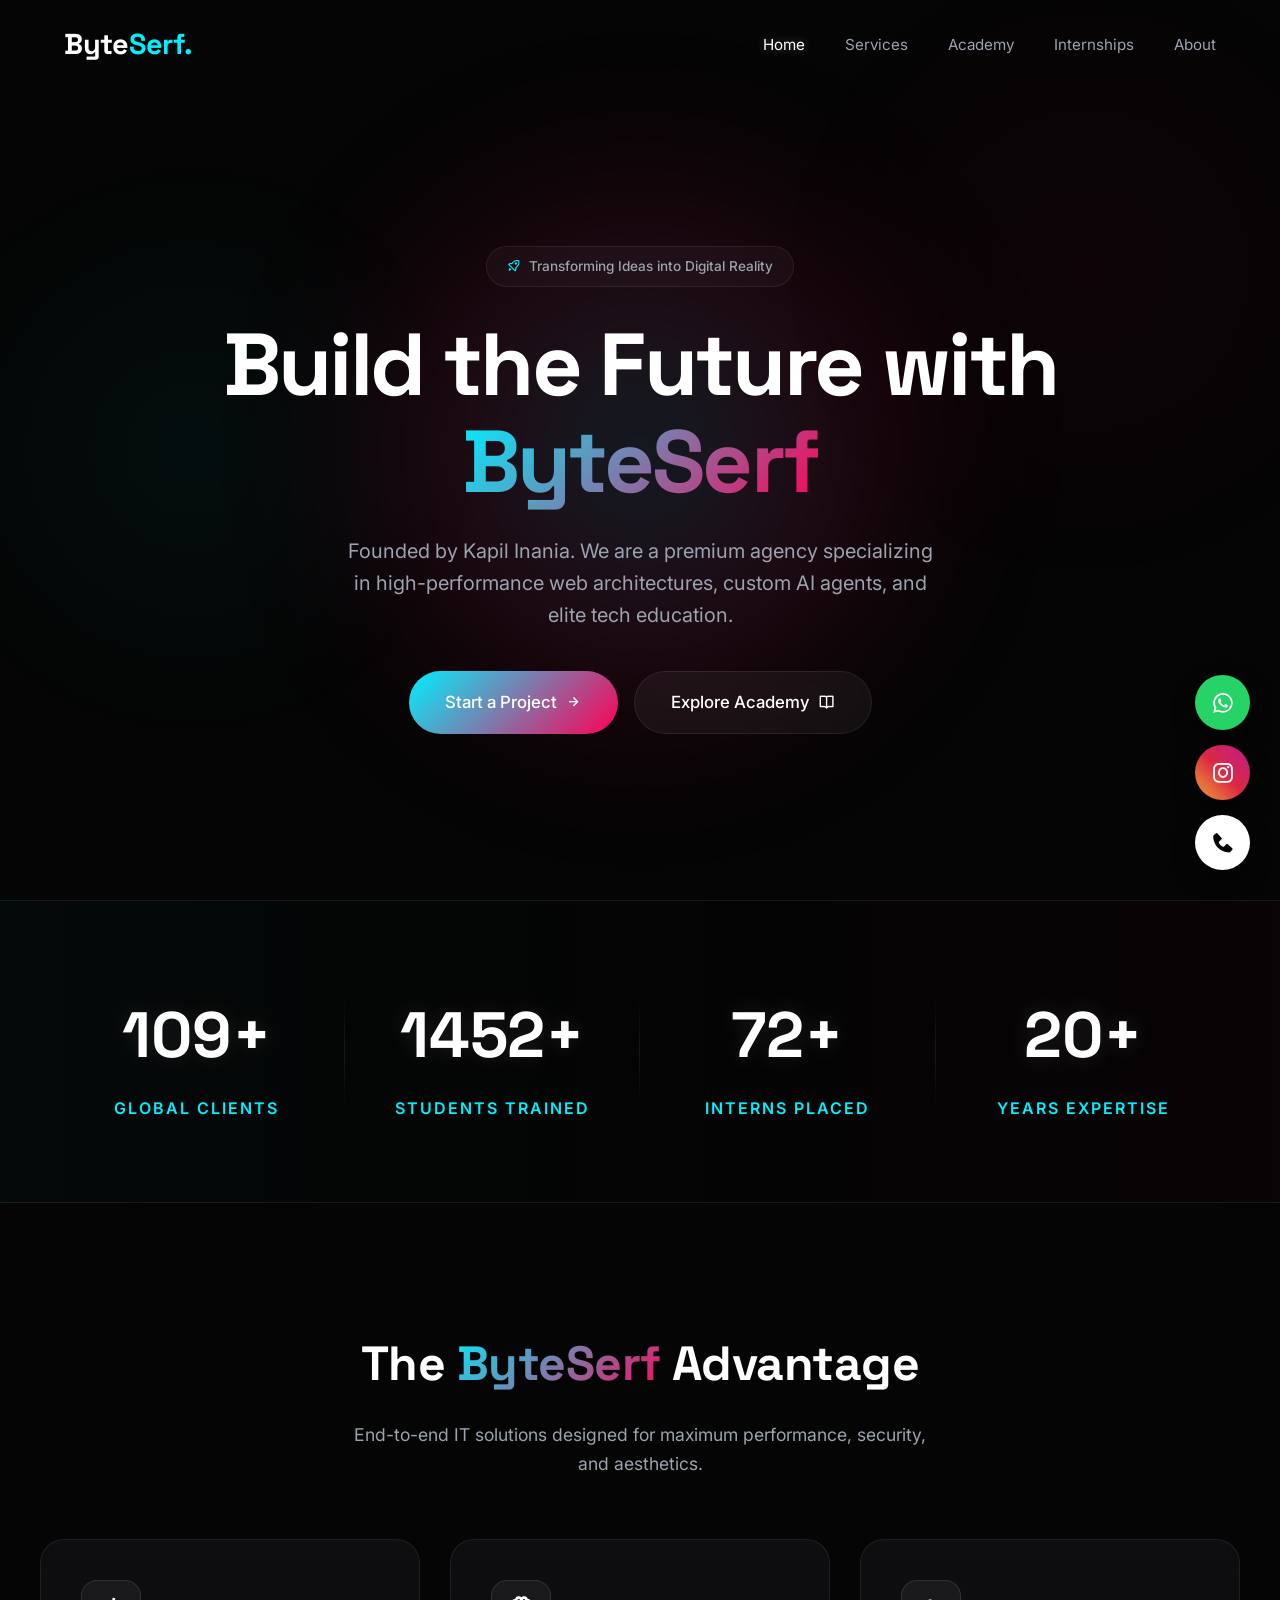
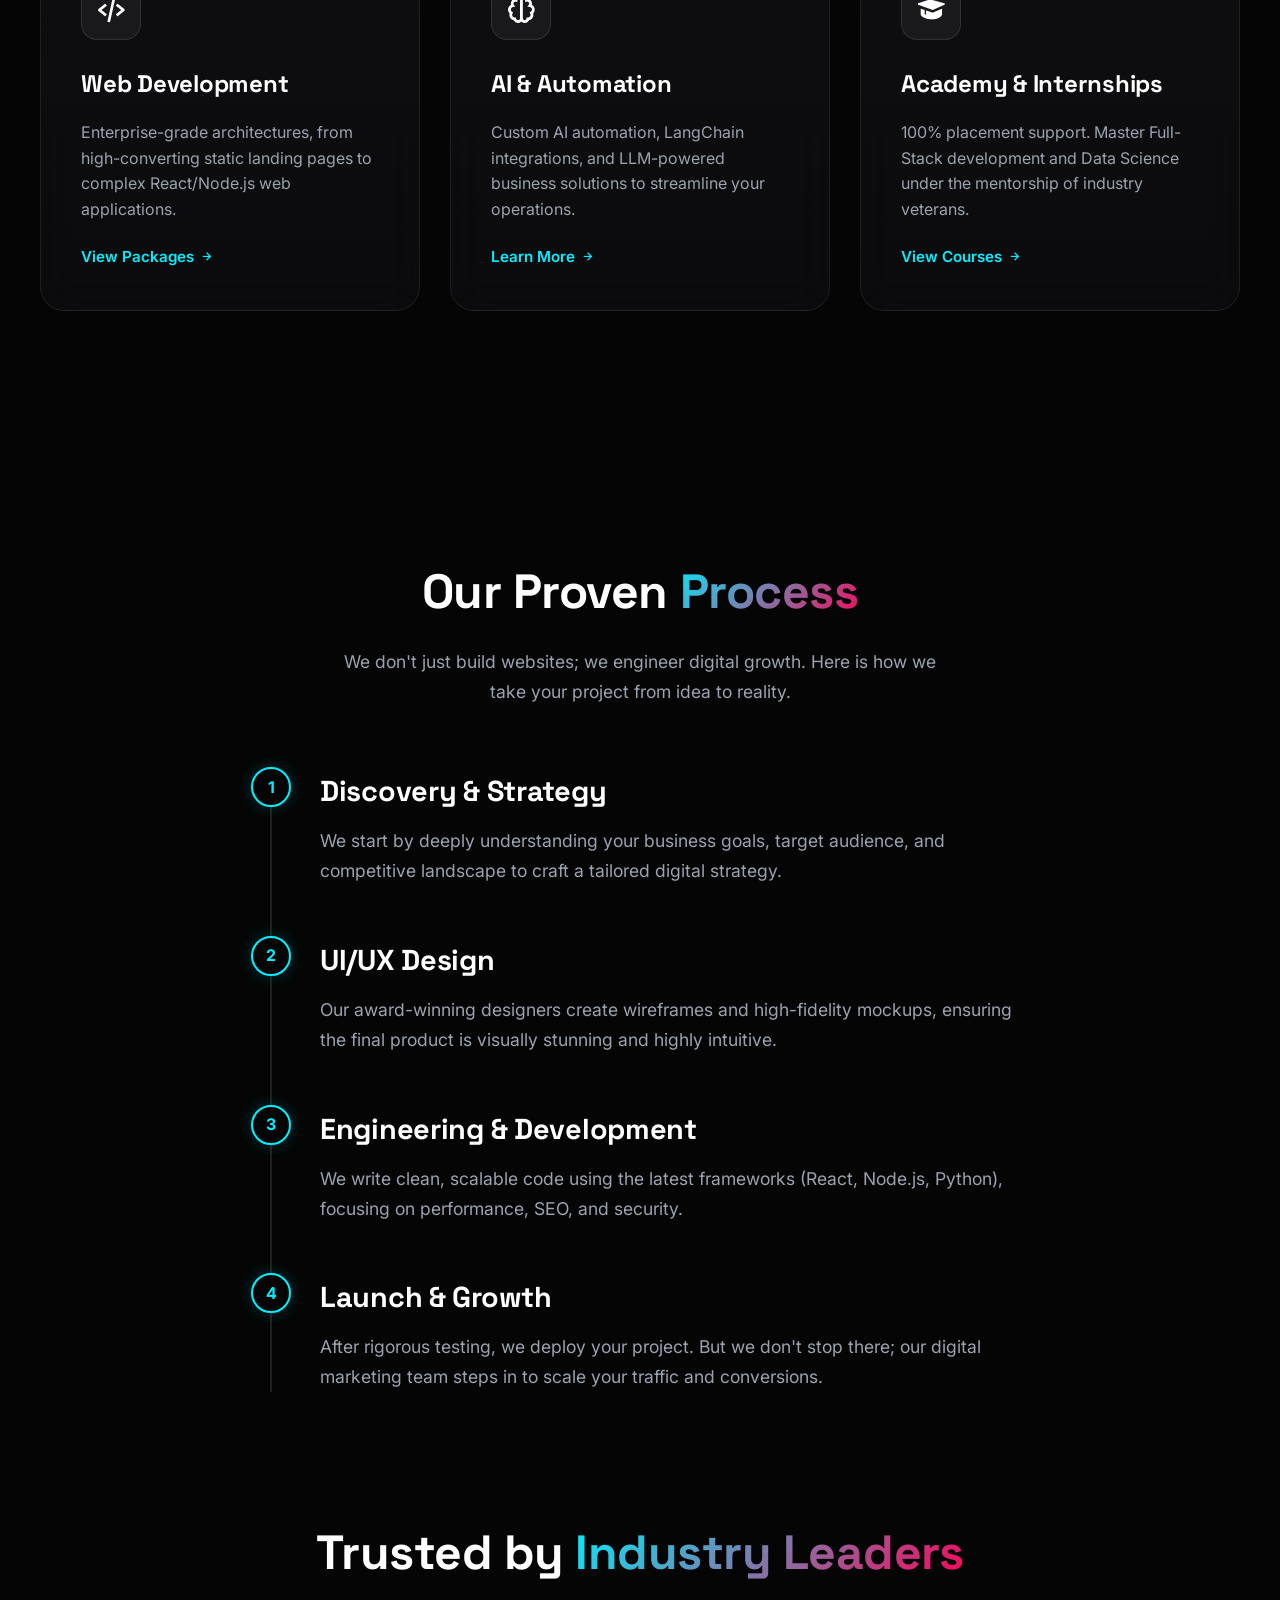
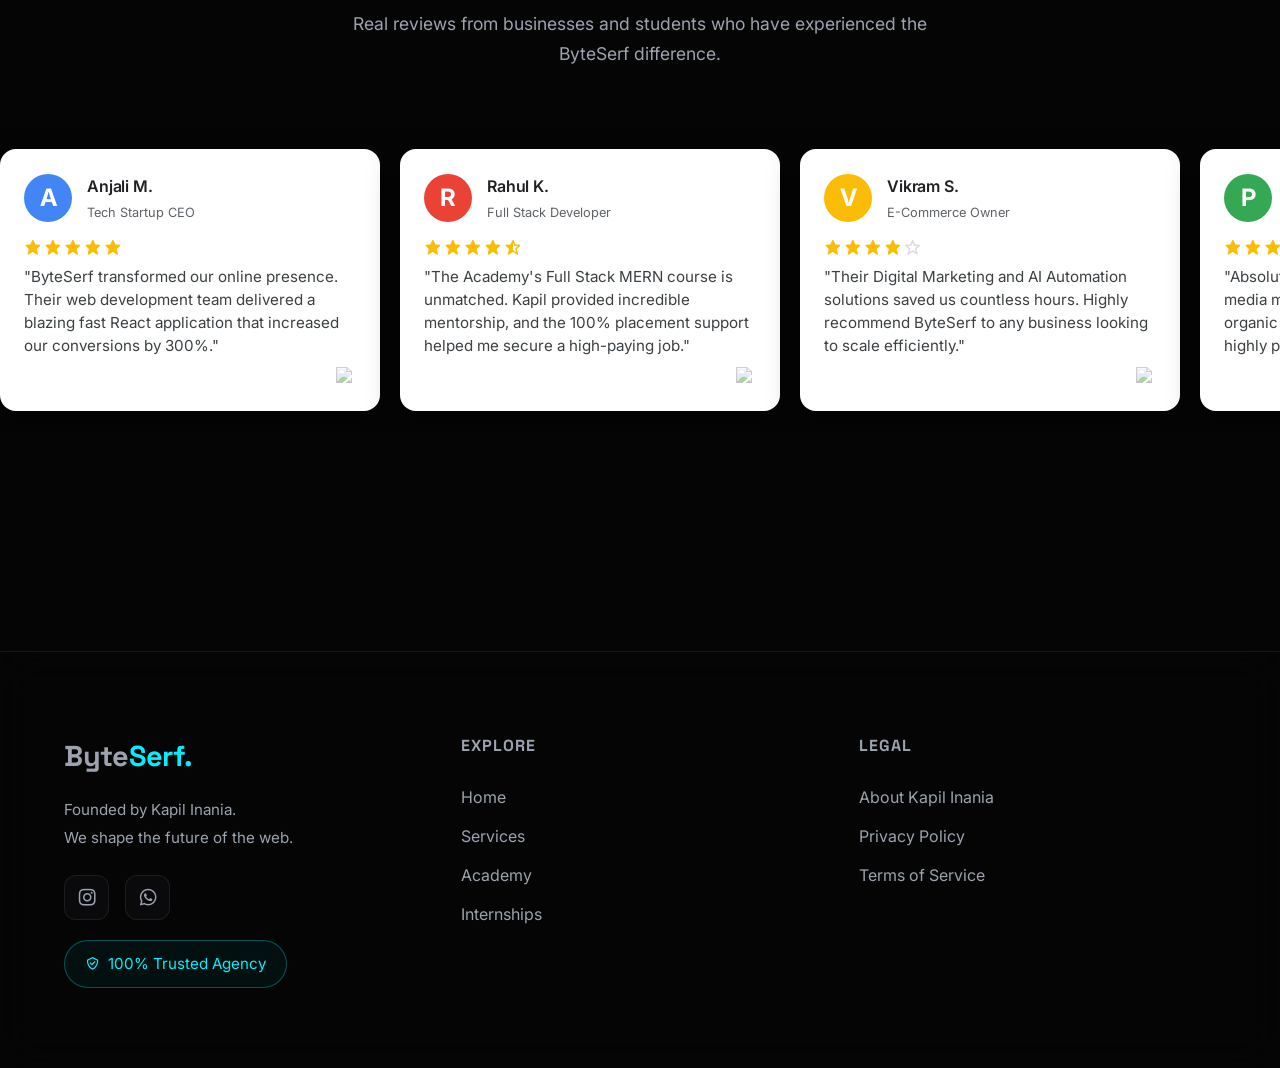
==== index.html @ 3dcee9dc "fixed model not open" ====
<!DOCTYPE html>
<html lang="en">
<head>
    <meta charset="UTF-8">
    <meta name="viewport" content="width=device-width, initial-scale=1.0">
    <!-- SEO Meta Tags -->
    <title>ByteSerf | Premium Web & AI Solutions Agency</title>
    <meta name="description" content="ByteSerf is a premium agency founded by Kapil Inania, specializing in high-performance web architectures, custom AI agents, and elite tech education.">
    <meta name="keywords" content="Web Development Agency, AI Consulting, IT Academy, Full Stack Development, React Developer, SEO Agency, ByteSerf, Kapil Inania">
    <meta name="author" content="Kapil Inania">
    
    <!-- Open Graph & Social Media -->
    <meta property="og:title" content="ByteSerf | Premium Web & AI Solutions Agency">
    <meta property="og:description" content="ByteSerf specializes in high-performance web architectures, custom AI agents, and elite tech education.">
    <meta property="og:type" content="website">
    <meta property="og:url" content="https://www.byteserf.com/">
    
    <!-- Twitter Cards -->
    <meta name="twitter:card" content="summary_large_image">
    <meta name="twitter:title" content="ByteSerf | Premium Web & AI Solutions Agency">
    <meta name="twitter:description" content="ByteSerf specializes in high-performance web architectures, custom AI agents, and elite tech education.">
    
    <!-- Canonical URL -->
    <link rel="canonical" href="https://www.byteserf.com/">

    <!-- Advanced Schema Markup (JSON-LD) for Google Rich Snippets -->
    <script type="application/ld+json">
    {
      "@context": "https://schema.org",
      "@type": "Organization",
      "name": "ByteSerf",
      "url": "https://www.byteserf.com",
      "description": "Premium agency founded by Kapil Inania, specializing in high-performance web architectures and custom AI agents.",
      "founder": {
        "@type": "Person",
        "name": "Kapil Inania"
      },
      "contactPoint": {
        "@type": "ContactPoint",
        "telephone": "+91-9828522814",
        "contactType": "Customer Service",
        "areaServed": "Global",
        "availableLanguage": ["English", "Hindi"]
      },
      "sameAs": [
        "https://instagram.com/kapil_inaniya"
      ]
    }
    </script>

    <link href='https://unpkg.com/boxicons@2.1.4/css/boxicons.min.css' rel='stylesheet'>
    <link rel="stylesheet" href="style.css?v=2">
</head>
<body>
    <div class="ambient-bg"></div>

    <div class="floating-actions">
        <a href="https://wa.me/919828522814" target="_blank" class="float-btn wa-btn"><i class='bx bxl-whatsapp'></i></a>
        <a href="https://instagram.com/kapil_inaniya" target="_blank" class="float-btn ig-btn"><i class='bx bxl-instagram'></i></a>
        <a href="tel:+919828522814" class="float-btn call-btn"><i class='bx bxs-phone'></i></a>
    </div>

    <!-- Navbar -->
    <nav class="navbar">
        <div class="container nav-container">
            <a href="index.html" class="logo">Byte<span>Serf.</span></a>
            <ul class="nav-links">
                <li><a href="index.html" class="active">Home</a></li>
                <li><a href="services.html">Services</a></li>
                <li><a href="courses.html">Academy</a></li>
                <li><a href="internships.html">Internships</a></li>
                <li><a href="about.html">About</a></li>
            </ul>
            <button class="mobile-menu-btn"><i class='bx bx-menu'></i></button>
        </div>
    </nav>

    <!-- Stunning Modern Hero Section -->
    <section class="hero reveal">
        <div class="hero-glow-orb"></div>
        <div class="container hero-content">
            <div class="hero-badge"><i class='bx bx-rocket'></i> Transforming Ideas into Digital Reality</div>
            <h1 class="hero-title">Build the Future with <br><span class="gradient-text">ByteSerf</span></h1>
            <p class="hero-subtitle">Founded by Kapil Inania. We are a premium agency specializing in high-performance web architectures, custom AI agents, and elite tech education.</p>
            <div class="btn-group">
                <a href="services.html" class="btn btn-glow">Start a Project <i class='bx bx-right-arrow-alt'></i></a>
                <a href="courses.html" class="btn btn-outline">Explore Academy <i class='bx bx-book-open'></i></a>
            </div>
        </div>
    </section>

    <!-- Stunning Stats Strip -->
    <section class="stats-strip reveal">
        <div class="container stats-grid">
            <div class="stat-item">
                <div class="stat-number">109+</div>
                <div class="stat-label">Global Clients</div>
            </div>
            <div class="stat-item">
                <div class="stat-number">1452+</div>
                <div class="stat-label">Students Trained</div>
            </div>
            <div class="stat-item">
                <div class="stat-number">72+</div>
                <div class="stat-label">Interns Placed</div>
            </div>
            <div class="stat-item">
                <div class="stat-number">20+</div>
                <div class="stat-label">Years Expertise</div>
            </div>
        </div>
    </section>

    <!-- Premium Services Grid -->
    <section class="section-padding container">
        <div class="section-header text-center reveal">
            <h2>The <span class="gradient-text">ByteSerf</span> Advantage</h2>
            <p>End-to-end IT solutions designed for maximum performance, security, and aesthetics.</p>
        </div>
        <div class="grid-3">
            <div class="premium-card reveal">
                <div class="premium-icon-box"><i class='bx bx-code-alt'></i></div>
                <h3>Web Development</h3>
                <p>Enterprise-grade architectures, from high-converting static landing pages to complex React/Node.js web applications.</p>
                <a href="services.html" style="color: var(--accent-blue); font-weight: 600; font-size: 0.95rem; display: inline-flex; align-items: center; gap: 5px;">View Packages <i class='bx bx-right-arrow-alt'></i><span style="position: absolute; inset: 0; z-index: 10;"></span></a>
            </div>

            <div class="premium-card reveal">
                <div class="premium-icon-box"><i class='bx bx-brain'></i></div>
                <h3>AI & Automation</h3>
                <p>Custom AI automation, LangChain integrations, and LLM-powered business solutions to streamline your operations.</p>
                <a href="services.html" style="color: var(--accent-blue); font-weight: 600; font-size: 0.95rem; display: inline-flex; align-items: center; gap: 5px;">Learn More <i class='bx bx-right-arrow-alt'></i><span style="position: absolute; inset: 0; z-index: 10;"></span></a>
            </div>

            <div class="premium-card reveal">
                <div class="premium-icon-box"><i class='bx bxs-graduation'></i></div>
                <h3>Academy & Internships</h3>
                <p>100% placement support. Master Full-Stack development and Data Science under the mentorship of industry veterans.</p>
                <a href="courses.html" style="color: var(--accent-blue); font-weight: 600; font-size: 0.95rem; display: inline-flex; align-items: center; gap: 5px;">View Courses <i class='bx bx-right-arrow-alt'></i><span style="position: absolute; inset: 0; z-index: 10;"></span></a>
            </div>
        </div>
    </section>

    <!-- NEW SECTION: Our Proven Process -->
    <section class="section-padding container">
        <div class="section-header text-center reveal">
            <h2>Our Proven <span class="gradient-text">Process</span></h2>
            <p>We don't just build websites; we engineer digital growth. Here is how we take your project from idea to reality.</p>
        </div>
        <div class="process-timeline">
            <div class="process-step reveal">
                <div class="step-number">1</div>
                <h3>Discovery & Strategy</h3>
                <p>We start by deeply understanding your business goals, target audience, and competitive landscape to craft a tailored digital strategy.</p>
            </div>
            <div class="process-step reveal">
                <div class="step-number">2</div>
                <h3>UI/UX Design</h3>
                <p>Our award-winning designers create wireframes and high-fidelity mockups, ensuring the final product is visually stunning and highly intuitive.</p>
            </div>
            <div class="process-step reveal">
                <div class="step-number">3</div>
                <h3>Engineering & Development</h3>
                <p>We write clean, scalable code using the latest frameworks (React, Node.js, Python), focusing on performance, SEO, and security.</p>
            </div>
            <div class="process-step reveal">
                <div class="step-number">4</div>
                <h3>Launch & Growth</h3>
                <p>After rigorous testing, we deploy your project. But we don't stop there; our digital marketing team steps in to scale your traffic and conversions.</p>
            </div>
        </div>
    </section>

    <!-- Google-Style Review Slider -->
    <section class="section-padding reveal" style="padding-top: 0; overflow: hidden;">
        <div class="container section-header text-center">
            <h2>Trusted by <span class="gradient-text">Industry Leaders</span></h2>
            <p>Real reviews from businesses and students who have experienced the ByteSerf difference.</p>
        </div>
        <div class="review-wrapper">
            <div class="review-track">
                <!-- 8 Distinct Reviews -->
                <div class="google-review-card">
                    <div class="review-header">
                        <div class="reviewer-img r-1">A</div>
                        <div class="reviewer-info">
                            <h4>Anjali M.</h4>
                            <div class="reviewer-meta">Tech Startup CEO</div>
                        </div>
                    </div>
                    <div class="review-rating">
                        <i class='bx bxs-star'></i><i class='bx bxs-star'></i><i class='bx bxs-star'></i><i class='bx bxs-star'></i><i class='bx bxs-star'></i>
                    </div>
                    <p class="review-text">"ByteSerf transformed our online presence. Their web development team delivered a blazing fast React application that increased our conversions by 300%."</p>
                    <img src="https://upload.wikimedia.org/wikipedia/commons/5/53/Google_%22G%22_Logo.svg" class="google-icon" alt="Google">
                </div>

                <div class="google-review-card">
                    <div class="review-header">
                        <div class="reviewer-img r-2">R</div>
                        <div class="reviewer-info">
                            <h4>Rahul K.</h4>
                            <div class="reviewer-meta">Full Stack Developer</div>
                        </div>
                    </div>
                    <div class="review-rating">
                        <i class='bx bxs-star'></i><i class='bx bxs-star'></i><i class='bx bxs-star'></i><i class='bx bxs-star'></i><i class='bx bxs-star-half'></i>
                    </div>
                    <p class="review-text">"The Academy's Full Stack MERN course is unmatched. Kapil provided incredible mentorship, and the 100% placement support helped me secure a high-paying job."</p>
                    <img src="https://upload.wikimedia.org/wikipedia/commons/5/53/Google_%22G%22_Logo.svg" class="google-icon" alt="Google">
                </div>

                <div class="google-review-card">
                    <div class="review-header">
                        <div class="reviewer-img r-3">V</div>
                        <div class="reviewer-info">
                            <h4>Vikram S.</h4>
                            <div class="reviewer-meta">E-Commerce Owner</div>
                        </div>
                    </div>
                    <div class="review-rating">
                        <i class='bx bxs-star'></i><i class='bx bxs-star'></i><i class='bx bxs-star'></i><i class='bx bxs-star'></i><i class='bx bx-star'></i>
                    </div>
                    <p class="review-text">"Their Digital Marketing and AI Automation solutions saved us countless hours. Highly recommend ByteSerf to any business looking to scale efficiently."</p>
                    <img src="https://upload.wikimedia.org/wikipedia/commons/5/53/Google_%22G%22_Logo.svg" class="google-icon" alt="Google">
                </div>

                <div class="google-review-card">
                    <div class="review-header">
                        <div class="reviewer-img r-4">P</div>
                        <div class="reviewer-info">
                            <h4>Priya T.</h4>
                            <div class="reviewer-meta">Marketing Director</div>
                        </div>
                    </div>
                    <div class="review-rating">
                        <i class='bx bxs-star'></i><i class='bx bxs-star'></i><i class='bx bxs-star'></i><i class='bx bxs-star'></i><i class='bx bxs-star'></i>
                    </div>
                    <p class="review-text">"Absolutely brilliant. They took over our social media management and within 3 months, our organic reach skyrocketed. Kapil's team is highly professional."</p>
                    <img src="https://upload.wikimedia.org/wikipedia/commons/5/53/Google_%22G%22_Logo.svg" class="google-icon" alt="Google">
                </div>

                <div class="google-review-card">
                    <div class="review-header">
                        <div class="reviewer-img r-5">S</div>
                        <div class="reviewer-info">
                            <h4>Sandeep J.</h4>
                            <div class="reviewer-meta">Agency Founder</div>
                        </div>
                    </div>
                    <div class="review-rating">
                        <i class='bx bxs-star'></i><i class='bx bxs-star'></i><i class='bx bxs-star'></i><i class='bx bxs-star'></i><i class='bx bxs-star-half'></i>
                    </div>
                    <p class="review-text">"We outsourced a complex Next.js project to ByteSerf. The code quality was pristine, and they delivered exactly on deadline. A reliable partner."</p>
                    <img src="https://upload.wikimedia.org/wikipedia/commons/5/53/Google_%22G%22_Logo.svg" class="google-icon" alt="Google">
                </div>

                <div class="google-review-card">
                    <div class="review-header">
                        <div class="reviewer-img r-6">M</div>
                        <div class="reviewer-info">
                            <h4>Manish D.</h4>
                            <div class="reviewer-meta">Data Science Intern</div>
                        </div>
                    </div>
                    <div class="review-rating">
                        <i class='bx bxs-star'></i><i class='bx bxs-star'></i><i class='bx bxs-star'></i><i class='bx bx-star'></i><i class='bx bx-star'></i>
                    </div>
                    <p class="review-text">"The internship program is very rigorous. I learned a lot about predictive modeling, though the workload was heavy. Great stepping stone for a career."</p>
                    <img src="https://upload.wikimedia.org/wikipedia/commons/5/53/Google_%22G%22_Logo.svg" class="google-icon" alt="Google">
                </div>

                <div class="google-review-card">
                    <div class="review-header">
                        <div class="reviewer-img r-7">N</div>
                        <div class="reviewer-info">
                            <h4>Neha R.</h4>
                            <div class="reviewer-meta">Local Business Owner</div>
                        </div>
                    </div>
                    <div class="review-rating">
                        <i class='bx bxs-star'></i><i class='bx bxs-star'></i><i class='bx bxs-star'></i><i class='bx bxs-star'></i><i class='bx bxs-star'></i>
                    </div>
                    <p class="review-text">"I bought the 5-page starter package for ₹2,999. Incredible value. The site looks like it cost ₹50,000. It is fast, beautiful, and mobile-responsive."</p>
                    <img src="https://upload.wikimedia.org/wikipedia/commons/5/53/Google_%22G%22_Logo.svg" class="google-icon" alt="Google">
                </div>

                <div class="google-review-card">
                    <div class="review-header">
                        <div class="reviewer-img r-8">K</div>
                        <div class="reviewer-info">
                            <h4>Karan B.</h4>
                            <div class="reviewer-meta">Software Engineer</div>
                        </div>
                    </div>
                    <div class="review-rating">
                        <i class='bx bxs-star'></i><i class='bx bxs-star'></i><i class='bx bxs-star'></i><i class='bx bxs-star'></i><i class='bx bxs-star-half'></i>
                    </div>
                    <p class="review-text">"Kapil's knowledge of AI Agents and LangChain is top tier. The training I received here completely shifted the trajectory of my tech career."</p>
                    <img src="https://upload.wikimedia.org/wikipedia/commons/5/53/Google_%22G%22_Logo.svg" class="google-icon" alt="Google">
                </div>

                <!-- Duplicate the 8 reviews to make the CSS infinite scroll seamless -->
                <div class="google-review-card">
                    <div class="review-header">
                        <div class="reviewer-img r-1">A</div>
                        <div class="reviewer-info">
                            <h4>Anjali M.</h4>
                            <div class="reviewer-meta">Tech Startup CEO</div>
                        </div>
                    </div>
                    <div class="review-rating">
                        <i class='bx bxs-star'></i><i class='bx bxs-star'></i><i class='bx bxs-star'></i><i class='bx bxs-star'></i><i class='bx bxs-star'></i>
                    </div>
                    <p class="review-text">"ByteSerf transformed our online presence. Their web development team delivered a blazing fast React application that increased our conversions by 300%."</p>
                    <img src="https://upload.wikimedia.org/wikipedia/commons/5/53/Google_%22G%22_Logo.svg" class="google-icon" alt="Google">
                </div>

                <div class="google-review-card">
                    <div class="review-header">
                        <div class="reviewer-img r-2">R</div>
                        <div class="reviewer-info">
                            <h4>Rahul K.</h4>
                            <div class="reviewer-meta">Full Stack Developer</div>
                        </div>
                    </div>
                    <div class="review-rating">
                        <i class='bx bxs-star'></i><i class='bx bxs-star'></i><i class='bx bxs-star'></i><i class='bx bxs-star'></i><i class='bx bxs-star-half'></i>
                    </div>
                    <p class="review-text">"The Academy's Full Stack MERN course is unmatched. Kapil provided incredible mentorship, and the 100% placement support helped me secure a high-paying job."</p>
                    <img src="https://upload.wikimedia.org/wikipedia/commons/5/53/Google_%22G%22_Logo.svg" class="google-icon" alt="Google">
                </div>

                <div class="google-review-card">
                    <div class="review-header">
                        <div class="reviewer-img r-3">V</div>
                        <div class="reviewer-info">
                            <h4>Vikram S.</h4>
                            <div class="reviewer-meta">E-Commerce Owner</div>
                        </div>
                    </div>
                    <div class="review-rating">
                        <i class='bx bxs-star'></i><i class='bx bxs-star'></i><i class='bx bxs-star'></i><i class='bx bxs-star'></i><i class='bx bx-star'></i>
                    </div>
                    <p class="review-text">"Their Digital Marketing and AI Automation solutions saved us countless hours. Highly recommend ByteSerf to any business looking to scale efficiently."</p>
                    <img src="https://upload.wikimedia.org/wikipedia/commons/5/53/Google_%22G%22_Logo.svg" class="google-icon" alt="Google">
                </div>

                <div class="google-review-card">
                    <div class="review-header">
                        <div class="reviewer-img r-4">P</div>
                        <div class="reviewer-info">
                            <h4>Priya T.</h4>
                            <div class="reviewer-meta">Marketing Director</div>
                        </div>
                    </div>
                    <div class="review-rating">
                        <i class='bx bxs-star'></i><i class='bx bxs-star'></i><i class='bx bxs-star'></i><i class='bx bxs-star'></i><i class='bx bxs-star'></i>
                    </div>
                    <p class="review-text">"Absolutely brilliant. They took over our social media management and within 3 months, our organic reach skyrocketed. Kapil's team is highly professional."</p>
                    <img src="https://upload.wikimedia.org/wikipedia/commons/5/53/Google_%22G%22_Logo.svg" class="google-icon" alt="Google">
                </div>

                <div class="google-review-card">
                    <div class="review-header">
                        <div class="reviewer-img r-5">S</div>
                        <div class="reviewer-info">
                            <h4>Sandeep J.</h4>
                            <div class="reviewer-meta">Agency Founder</div>
                        </div>
                    </div>
                    <div class="review-rating">
                        <i class='bx bxs-star'></i><i class='bx bxs-star'></i><i class='bx bxs-star'></i><i class='bx bxs-star'></i><i class='bx bxs-star-half'></i>
                    </div>
                    <p class="review-text">"We outsourced a complex Next.js project to ByteSerf. The code quality was pristine, and they delivered exactly on deadline. A reliable partner."</p>
                    <img src="https://upload.wikimedia.org/wikipedia/commons/5/53/Google_%22G%22_Logo.svg" class="google-icon" alt="Google">
                </div>

                <div class="google-review-card">
                    <div class="review-header">
                        <div class="reviewer-img r-6">M</div>
                        <div class="reviewer-info">
                            <h4>Manish D.</h4>
                            <div class="reviewer-meta">Data Science Intern</div>
                        </div>
                    </div>
                    <div class="review-rating">
                        <i class='bx bxs-star'></i><i class='bx bxs-star'></i><i class='bx bxs-star'></i><i class='bx bx-star'></i><i class='bx bx-star'></i>
                    </div>
                    <p class="review-text">"The internship program is very rigorous. I learned a lot about predictive modeling, though the workload was heavy. Great stepping stone for a career."</p>
                    <img src="https://upload.wikimedia.org/wikipedia/commons/5/53/Google_%22G%22_Logo.svg" class="google-icon" alt="Google">
                </div>

                <div class="google-review-card">
                    <div class="review-header">
                        <div class="reviewer-img r-7">N</div>
                        <div class="reviewer-info">
                            <h4>Neha R.</h4>
                            <div class="reviewer-meta">Local Business Owner</div>
                        </div>
                    </div>
                    <div class="review-rating">
                        <i class='bx bxs-star'></i><i class='bx bxs-star'></i><i class='bx bxs-star'></i><i class='bx bxs-star'></i><i class='bx bxs-star'></i>
                    </div>
                    <p class="review-text">"I bought the 5-page starter package for ₹2,999. Incredible value. The site looks like it cost ₹50,000. It is fast, beautiful, and mobile-responsive."</p>
                    <img src="https://upload.wikimedia.org/wikipedia/commons/5/53/Google_%22G%22_Logo.svg" class="google-icon" alt="Google">
                </div>

                <div class="google-review-card">
                    <div class="review-header">
                        <div class="reviewer-img r-8">K</div>
                        <div class="reviewer-info">
                            <h4>Karan B.</h4>
                            <div class="reviewer-meta">Software Engineer</div>
                        </div>
                    </div>
                    <div class="review-rating">
                        <i class='bx bxs-star'></i><i class='bx bxs-star'></i><i class='bx bxs-star'></i><i class='bx bxs-star'></i><i class='bx bxs-star-half'></i>
                    </div>
                    <p class="review-text">"Kapil's knowledge of AI Agents and LangChain is top tier. The training I received here completely shifted the trajectory of my tech career."</p>
                    <img src="https://upload.wikimedia.org/wikipedia/commons/5/53/Google_%22G%22_Logo.svg" class="google-icon" alt="Google">
                </div>
            </div>
        </div>
    </section>

    <!-- Footer -->
    <footer class="footer">
        <div class="container footer-grid reveal">
            <div class="footer-col">
                <a href="index.html" class="logo">Byte<span style="color:var(--accent-blue);">Serf.</span></a>
                <p style="margin-top: 15px; color: var(--text-secondary); font-size: 0.95rem; line-height: 1.8;">Founded by Kapil Inania.<br>We shape the future of the web.</p>
                <div class="social-icons">
                    <a href="https://instagram.com/kapil_inaniya" target="_blank"><i class='bx bxl-instagram'></i></a>
                    <a href="https://wa.me/919828522814" target="_blank"><i class='bx bxl-whatsapp'></i></a>
                </div>
                <div class="trusted-seal">
                    <i class='bx bx-check-shield'></i> 100% Trusted Agency
                </div>
            </div>
            <div class="footer-col">
                <h3>Explore</h3>
                <ul>
                    <li><a href="index.html">Home</a></li>
                    <li><a href="services.html">Services</a></li>
                    <li><a href="courses.html">Academy</a></li>
                    <li><a href="internships.html">Internships</a></li>
                </ul>
            </div>
            <div class="footer-col">
                <h3>Legal</h3>
                <ul>
                    <li><a href="about.html">About Kapil Inania</a></li>
                    <li><a href="privacy-policy.html">Privacy Policy</a></li>
                    <li><a href="terms.html">Terms of Service</a></li>
                </ul>
            </div>
        </div>
    </footer>

    <!-- Call Back Request Modal -->
    <div class="modal-overlay" id="callbackModal">
        <div class="modal-box">
            <button class="close-modal-btn" id="closeModalBtn"><i class='bx bx-x'></i></button>
            <h2 class="modal-title">Request a <span class="gradient-text">Call Back</span></h2>
            <p class="modal-desc">Enter your details below and Kapil or a senior team member will reach out to you shortly.</p>
            
            <input type="text" id="modalName" class="modal-input" placeholder="Your Name" required>
            <input type="tel" id="modalPhone" class="modal-input" placeholder="Your Mobile Number" required>
            
            <button id="submitCallbackBtn" class="btn btn-glow" style="width: 100%; margin-top: 10px;">Request Call Back</button>
        </div>
    </div>

    <script src="script.js?v=2"></script>
</body>
</html>
---- style.css ----
@import url('https://fonts.googleapis.com/css2?family=Inter:wght@300;400;500;600&family=Space+Grotesk:wght@400;500;700;900&display=swap');

:root {
    --bg-main: #050505;
    --bg-card: rgba(20, 20, 25, 0.4);
    --bg-card-solid: #111111; 
    --border-color: rgba(255, 255, 255, 0.08);
    --border-color-solid: #222222;
    --text-primary: #ffffff;
    --text-secondary: #9ca3af;
    
    /* Elegant Accents */
    --accent-glow: linear-gradient(135deg, #00F0FF 0%, #FF0055 100%);
    --accent-blue: #00F0FF;
    --accent-pink: #FF0055;
    
    /* Clean Colors */
    --clean-blue: #00F0FF;
    --clean-dark-blue: #00b3cc;
    
    --transition-smooth: all 0.4s cubic-bezier(0.16, 1, 0.3, 1);
}

* { margin: 0; padding: 0; box-sizing: border-box; }
html { scroll-behavior: smooth; background-color: var(--bg-main); overflow-x: hidden; }
body { font-family: 'Inter', sans-serif; color: var(--text-primary); line-height: 1.7; overflow-x: hidden; position: relative; width: 100%; }

/* Ambient Background */
.ambient-bg {
    position: fixed; top: 0; left: 0; width: 100%; height: 100%;
    background: radial-gradient(circle at 15% 50%, rgba(0, 240, 255, 0.04), transparent 25%),
                radial-gradient(circle at 85% 30%, rgba(255, 0, 85, 0.04), transparent 25%);
    z-index: -1; pointer-events: none;
}

h1, h2, h3, h4, .logo { font-family: 'Space Grotesk', sans-serif; letter-spacing: -0.01em; }
a { text-decoration: none; color: inherit; transition: var(--transition-smooth); }
ul { list-style: none; }

.container { width: 100%; max-width: 1200px; margin: 0 auto; padding: 0 24px; }
.section-padding { padding: 120px 0; }
.text-center { text-align: center; }
.gradient-text { background: var(--accent-glow); -webkit-background-clip: text; -webkit-text-fill-color: transparent; display: inline-block; }

/* Navigation */
.navbar { position: fixed; top: 0; width: 100%; z-index: 1000; padding: 20px 0; transition: var(--transition-smooth); background: transparent; border-bottom: 1px solid transparent; }
.navbar.scrolled { background: rgba(5, 5, 5, 0.95); backdrop-filter: blur(12px); -webkit-backdrop-filter: blur(12px); border-bottom: 1px solid var(--border-color); padding: 15px 0; }
.nav-container { display: flex; justify-content: space-between; align-items: center; position: relative; }
.logo { font-size: 1.8rem; font-weight: 700; color: white; z-index: 1001; }
.logo span { color: var(--accent-blue); }

.nav-links { display: flex; gap: 40px; align-items: center; }
.nav-links a { font-weight: 400; font-size: 0.95rem; color: var(--text-secondary); transition: color 0.2s; }
.nav-links a:hover, .nav-links a.active { color: var(--text-primary); text-shadow: 0 0 10px rgba(255,255,255,0.3); }

.mobile-menu-btn { display: none; background: transparent; border: none; color: white; font-size: 2rem; cursor: pointer; z-index: 1001; }

/* Modern Glowing Hero Section */
.hero { min-height: 100vh; display: flex; align-items: center; justify-content: center; position: relative; padding-top: 80px; overflow: hidden; text-align: center; }
.hero-glow-orb {
    position: absolute; width: 600px; height: 600px;
    background: radial-gradient(circle, rgba(0, 240, 255, 0.15) 0%, rgba(255, 0, 85, 0.15) 50%, transparent 70%);
    top: 50%; left: 50%; transform: translate(-50%, -50%); filter: blur(80px); z-index: 0; animation: pulseOrb 8s infinite alternate;
}
@keyframes pulseOrb {
    0% { transform: translate(-50%, -50%) scale(1); opacity: 0.5; }
    100% { transform: translate(-50%, -50%) scale(1.2); opacity: 1; }
}
.hero-content { position: relative; z-index: 2; max-width: 900px; padding: 0 20px; }
.hero-badge { display: inline-flex; align-items: center; gap: 8px; padding: 8px 20px; border-radius: 100px; background: rgba(255, 255, 255, 0.03); border: 1px solid var(--border-color); color: var(--text-secondary); font-size: 0.85rem; font-weight: 500; margin-bottom: 30px; backdrop-filter: blur(10px); }
.hero-badge i { color: var(--accent-blue); }
.hero-title { font-size: 5.5rem; line-height: 1.1; margin-bottom: 24px; font-weight: 900; letter-spacing: -0.03em; }
.hero-subtitle { font-size: 1.25rem; color: var(--text-secondary); margin: 0 auto 40px; max-width: 600px; line-height: 1.6; }

/* Buttons */
.btn-group { display: flex; gap: 16px; justify-content: center; flex-wrap: wrap; }
.btn { padding: 16px 36px; border-radius: 100px; font-weight: 500; font-size: 1.05rem; cursor: pointer; transition: var(--transition-smooth); border: none; display: inline-flex; align-items: center; justify-content: center; gap: 8px; white-space: nowrap; }
.btn-glow { background: var(--accent-glow); color: white; position: relative; }
.btn-glow::after { content: ''; position: absolute; inset: 0; border-radius: inherit; box-shadow: 0 0 20px rgba(0, 240, 255, 0.5); opacity: 0; transition: var(--transition-smooth); }
.btn-glow:hover { transform: translateY(-2px); }
.btn-glow:hover::after { opacity: 1; }
.btn-outline { background: rgba(255, 255, 255, 0.05); border: 1px solid var(--border-color); color: var(--text-primary); backdrop-filter: blur(10px); }
.btn-outline:hover { background: rgba(255, 255, 255, 0.1); border-color: rgba(255, 255, 255, 0.2); transform: translateY(-2px); }

/* Section Headers */
.section-header { margin-bottom: 60px; }
.section-header h2 { font-size: 3rem; margin-bottom: 15px; }
.section-header p { color: var(--text-secondary); font-size: 1.1rem; max-width: 600px; margin: 0 auto; }

/* Eye-Catching Modern Cards */
.grid-3 { display: grid; grid-template-columns: repeat(auto-fit, minmax(300px, 1fr)); gap: 30px; }
.premium-card {
    background: linear-gradient(180deg, rgba(30,30,35,0.4) 0%, rgba(15,15,20,0.6) 100%);
    border: 1px solid var(--border-color); border-radius: 24px; padding: 40px;
    position: relative; overflow: hidden; backdrop-filter: blur(20px); -webkit-backdrop-filter: blur(20px);
    transition: var(--transition-smooth); z-index: 1;
}
.premium-card::before {
    content: ''; position: absolute; inset: 0; border-radius: 24px; padding: 2px;
    background: linear-gradient(135deg, rgba(0,240,255,0.5), transparent 50%, rgba(255,0,85,0.5));
    -webkit-mask: linear-gradient(#fff 0 0) content-box, linear-gradient(#fff 0 0);
    -webkit-mask-composite: xor; mask-composite: exclude; opacity: 0; transition: var(--transition-smooth);
}
.premium-card:hover { transform: translateY(-10px); box-shadow: 0 20px 40px rgba(0,0,0,0.6); }
.premium-card:hover::before { opacity: 1; }
.premium-icon-box {
    width: 60px; height: 60px; border-radius: 16px; background: rgba(255,255,255,0.05);
    display: flex; align-items: center; justify-content: center; font-size: 2rem; color: white;
    margin-bottom: 24px; border: 1px solid rgba(255,255,255,0.1); transition: var(--transition-smooth);
}
.premium-card:hover .premium-icon-box { background: var(--accent-glow); border-color: transparent; box-shadow: 0 10px 20px rgba(255,0,85,0.3); }
.premium-card h3 { font-size: 1.5rem; margin-bottom: 15px; }
.premium-card p { color: var(--text-secondary); margin-bottom: 20px; line-height: 1.6; }

/* Stunning Stats Strip */
.stats-strip { border-top: 1px solid var(--border-color); border-bottom: 1px solid var(--border-color); padding: 80px 0; background: linear-gradient(90deg, rgba(0,240,255,0.02) 0%, transparent 50%, rgba(255,0,85,0.02) 100%); position: relative; }
.stats-grid { display: grid; grid-template-columns: repeat(4, 1fr); gap: 30px; text-align: center; }
.stat-item { position: relative; }
.stat-item:not(:last-child)::after { content: ''; position: absolute; right: -15px; top: 10%; height: 80%; width: 1px; background: linear-gradient(180deg, transparent, var(--border-color), transparent); }
.stat-number { font-size: 4rem; font-family: 'Space Grotesk'; font-weight: 900; color: white; margin-bottom: 5px; text-shadow: 0 0 20px rgba(255,255,255,0.1); }
.stat-label { color: var(--accent-blue); font-size: 1rem; text-transform: uppercase; letter-spacing: 2px; font-weight: 600; }

/* Tech Marquee */
.tech-marquee { overflow: hidden; padding: 40px 0; background: transparent; width: 100%; }
.marquee-track { display: flex; width: max-content; animation: scrollMarquee 30s linear infinite; }
.marquee-track:hover { animation-play-state: paused; }
.tech-item { flex-shrink: 0; display: flex; align-items: center; justify-content: center; font-size: 3rem; color: rgba(255,255,255,0.15); transition: color 0.3s; padding: 0 40px; }
.tech-item:hover { color: var(--text-primary); text-shadow: 0 0 20px rgba(255,255,255,0.5); }
@keyframes scrollMarquee { 0% { transform: translateX(0); } 100% { transform: translateX(-50%); } }

/* Google-Style Review Slider */
.review-wrapper { overflow: hidden; padding: 20px 0; position: relative; width: 100%; }
.review-track { display: flex; gap: 20px; width: max-content; animation: scrollReviews 40s linear infinite; }
.review-track:hover { animation-play-state: paused; }
@keyframes scrollReviews { 0% { transform: translateX(0); } 100% { transform: translateX(-50%); } }

.google-review-card {
    background: #ffffff; border-radius: 16px; padding: 24px; width: 380px; flex-shrink: 0;
    box-shadow: 0 10px 30px rgba(0,0,0,0.5); color: #202124; text-align: left; display: flex; flex-direction: column;
}
.review-header { display: flex; align-items: center; gap: 15px; margin-bottom: 15px; }
.reviewer-img { width: 48px; height: 48px; border-radius: 50%; display: flex; align-items: center; justify-content: center; font-size: 1.5rem; font-weight: bold; text-transform: uppercase; }
.r-1 { background: #4285F4; color: white; }
.r-2 { background: #EA4335; color: white; }
.r-3 { background: #FBBC05; color: white; }
.r-4 { background: #34A853; color: white; }
.r-5 { background: #8AB4F8; color: white; }
.r-6 { background: #F28B82; color: white; }
.r-7 { background: #FDE293; color: #202124; }
.r-8 { background: #81C995; color: white; }

.reviewer-info h4 { font-family: 'Inter', sans-serif; font-size: 1rem; font-weight: 600; margin: 0 0 2px 0; color: #202124; }
.reviewer-meta { font-size: 0.8rem; color: #5f6368; }
.review-rating { color: #fbbc04; font-size: 1.1rem; margin-bottom: 10px; display: flex; gap: 2px; }
.review-rating i.bx-star { color: #dadce0; }
.review-text { font-size: 0.95rem; line-height: 1.5; color: #3c4043; flex-grow: 1; }
.google-icon { align-self: flex-end; margin-top: 10px; width: 20px; height: 20px; opacity: 0.5; }

/* Process Section */
.process-timeline { position: relative; max-width: 800px; margin: 0 auto; }
.process-timeline::before { content: ''; position: absolute; top: 0; left: 30px; height: 100%; width: 2px; background: rgba(255,255,255,0.1); }
.process-step { position: relative; padding-left: 80px; margin-bottom: 50px; }
.process-step:last-child { margin-bottom: 0; }
.step-number {
    position: absolute; left: 11px; top: 0; width: 40px; height: 40px; border-radius: 50%;
    background: var(--bg-main); border: 2px solid var(--accent-blue); display: flex; align-items: center; justify-content: center;
    font-weight: 700; color: var(--accent-blue); z-index: 2; box-shadow: 0 0 15px rgba(0,240,255,0.2);
}
.process-step h3 { font-size: 1.8rem; margin-bottom: 10px; color: white; }
.process-step p { color: var(--text-secondary); font-size: 1.1rem; }

/* Standard Cards for other pages */
.grid-2 { display: grid; grid-template-columns: repeat(auto-fit, minmax(300px, 1fr)); gap: 40px; }
.card { background: var(--bg-card); border: 1px solid var(--border-color); border-radius: 16px; padding: 40px; transition: var(--transition-smooth); }
.card:hover { border-color: rgba(255, 255, 255, 0.2); transform: translateY(-5px); background: rgba(255, 255, 255, 0.05); }
.services-section .card { background: var(--bg-card-solid); border: 1px solid var(--border-color-solid); border-top: 4px solid var(--clean-blue); }

/* Interactive Elements */
.faq-item { border-bottom: 1px solid var(--border-color); padding: 20px 0; cursor: pointer; }
.faq-question { display: flex; justify-content: space-between; font-size: 1.2rem; font-weight: 500; }
.faq-answer { max-height: 0; overflow: hidden; transition: max-height 0.3s ease; color: var(--text-secondary); margin-top: 10px; }
.faq-item.active .faq-answer { max-height: 500px; }
.faq-item.active .bx-chevron-down { transform: rotate(180deg); }

/* Call Back Modal */
.modal-overlay {
    position: fixed;
    top: 0; left: 0; width: 100%; height: 100%;
    background: rgba(0, 0, 0, 0.8);
    backdrop-filter: blur(10px);
    -webkit-backdrop-filter: blur(10px);
    z-index: 9999;
    display: flex;
    align-items: center;
    justify-content: center;
    opacity: 0;
    pointer-events: none;
    transition: all 0.4s ease;
}
.modal-overlay.active {
    opacity: 1;
    pointer-events: all;
}
.modal-box {
    background: var(--bg-card-solid);
    border: 1px solid var(--border-color);
    padding: 40px;
    border-radius: 24px;
    width: 90%;
    max-width: 450px;
    position: relative;
    transform: translateY(30px) scale(0.95);
    transition: all 0.4s cubic-bezier(0.16, 1, 0.3, 1);
    box-shadow: 0 20px 50px rgba(0,0,0,0.5);
    text-align: center;
}
.modal-overlay.active .modal-box {
    transform: translateY(0) scale(1);
}
.close-modal-btn {
    position: absolute;
    top: 20px; right: 20px;
    background: transparent;
    border: none;
    color: var(--text-secondary);
    font-size: 1.8rem;
    cursor: pointer;
    transition: color 0.3s;
}
.close-modal-btn:hover {
    color: white;
}
.modal-title {
    font-family: 'Space Grotesk', sans-serif;
    font-size: 2rem;
    margin-bottom: 10px;
    color: white;
}
.modal-desc {
    color: var(--text-secondary);
    margin-bottom: 25px;
    font-size: 0.95rem;
}
.modal-input {
    width: 100%;
    padding: 16px 20px;
    background: rgba(255,255,255,0.05);
    border: 1px solid var(--border-color);
    border-radius: 12px;
    color: white;
    font-family: 'Inter', sans-serif;
    margin-bottom: 15px;
    font-size: 1rem;
    outline: none;
    transition: border-color 0.3s;
}
.modal-input:focus {
    border-color: var(--accent-blue);
}

/* Footer */
.footer { border-top: 1px solid var(--border-color); padding: 80px 0 40px; margin-top: 100px; background: rgba(5,5,5,0.8); backdrop-filter: blur(20px); }
.footer-grid { display: grid; grid-template-columns: repeat(auto-fit, minmax(200px, 1fr)); gap: 40px; margin-bottom: 40px; }
.footer-col h3 { color: var(--text-primary); margin-bottom: 24px; font-size: 1rem; text-transform: uppercase; letter-spacing: 1px; color: var(--text-secondary); }
.footer-col ul li { margin-bottom: 12px; }
.footer-col a { color: var(--text-secondary); transition: color 0.2s; }
.footer-col a:hover { color: var(--accent-blue); transform: translateX(5px); display: inline-block; }
.social-icons { display: flex; gap: 16px; margin-top: 24px; }
.social-icons a { width: 45px; height: 45px; border-radius: 12px; background: var(--bg-card); display: flex; align-items: center; justify-content: center; border: 1px solid var(--border-color); font-size: 1.4rem; transition: all 0.3s; }
.social-icons a:hover { background: var(--accent-glow); color: white; border-color: transparent; transform: translateY(-5px); }
.trusted-seal { display: inline-flex; align-items: center; gap: 8px; padding: 10px 20px; border: 1px solid rgba(0, 240, 255, 0.3); border-radius: 100px; color: var(--accent-blue); font-size: 0.95rem; margin-top: 20px; background: rgba(0, 240, 255, 0.05); transition: all 0.3s; }

/* Floating Actions */
.floating-actions { position: fixed; bottom: 30px; right: 30px; display: flex; flex-direction: column; gap: 15px; z-index: 999; }
.float-btn { width: 55px; height: 55px; border-radius: 50%; display: flex; align-items: center; justify-content: center; font-size: 26px; color: white; box-shadow: 0 10px 20px rgba(0,0,0,0.5); transition: transform 0.2s; }
.float-btn:hover { transform: scale(1.1); }
.wa-btn { background-color: #25D366; }
.ig-btn { background: linear-gradient(45deg, #f09433 0%, #e6683c 25%, #dc2743 50%, #cc2366 75%, #bc1888 100%); }
.call-btn { background-color: var(--text-primary); color: var(--bg-main); }

/* Scroll Animations */
.reveal { opacity: 0; transform: translateY(40px); transition: all 1s cubic-bezier(0.16, 1, 0.3, 1); }
.reveal.active { opacity: 1; transform: translateY(0); }

/* RESPONSIVE DESIGN (TABLET & MOBILE) */

/* TABLET */
@media (max-width: 1024px) {
    .hero-title { font-size: 4rem; }
    .stats-grid { grid-template-columns: repeat(2, 1fr); gap: 40px; }
    .stat-item:nth-child(2)::after { display: none; } /* Remove border for end of row */
    .stat-item:nth-child(4)::after { display: none; }
    .section-padding { padding: 100px 0; }
}

/* MOBILE */
@media (max-width: 768px) {
    .mobile-menu-btn { display: block; }
    .nav-links {
        display: flex; flex-direction: column; position: fixed; top: 0; left: 0; width: 100%; height: 100vh;
        background: rgba(5, 5, 5, 0.98); backdrop-filter: blur(20px); padding-top: 100px; gap: 30px;
        transform: translateY(-100%); transition: transform 0.4s cubic-bezier(0.16, 1, 0.3, 1); z-index: 1000; opacity: 0;
    }
    .nav-links.active { transform: translateY(0); opacity: 1; }
    .nav-links a { font-size: 1.5rem; }

    .hero { padding-top: 100px; } /* Fixed uneven space */
    .hero-title { font-size: 2.8rem; margin-top: 20px; }
    .hero-subtitle { font-size: 1rem; padding: 0 10px; }
    .hero-glow-orb { width: 300px; height: 300px; filter: blur(50px); }
    .btn-group { flex-direction: column; width: 100%; padding: 0 20px; }
    .btn { width: 100%; }

    .section-padding { padding: 60px 0; }
    .section-header h2 { font-size: 2.2rem; }
    .section-header p { font-size: 1rem; }

    .stats-grid { grid-template-columns: 1fr; gap: 30px; }
    .stat-item::after { display: none !important; }
    .stat-number { font-size: 3rem; }

    .process-timeline::before { left: 20px; }
    .process-step { padding-left: 60px; margin-bottom: 40px; }
    .step-number { left: 1px; width: 35px; height: 35px; font-size: 0.9rem; }
    .process-step h3 { font-size: 1.4rem; }

    .google-review-card { width: 300px; padding: 20px; }
    .review-text { font-size: 0.9rem; }

    .tech-item { font-size: 2rem; padding: 0 20px; }

    .footer-grid { grid-template-columns: 1fr; text-align: center; gap: 40px; }
    .footer-col ul li { display: inline-block; margin: 0 10px 10px; }
    .social-icons { justify-content: center; }
    
    .floating-actions { bottom: 20px; right: 20px; gap: 10px; }
    .float-btn { width: 45px; height: 45px; font-size: 22px; }
}

@media (max-width: 480px) {
    .hero-title { font-size: 2.2rem; }
    .google-review-card { width: 260px; }
    .card { padding: 30px 20px; }
    .premium-card { padding: 30px 20px; }
}
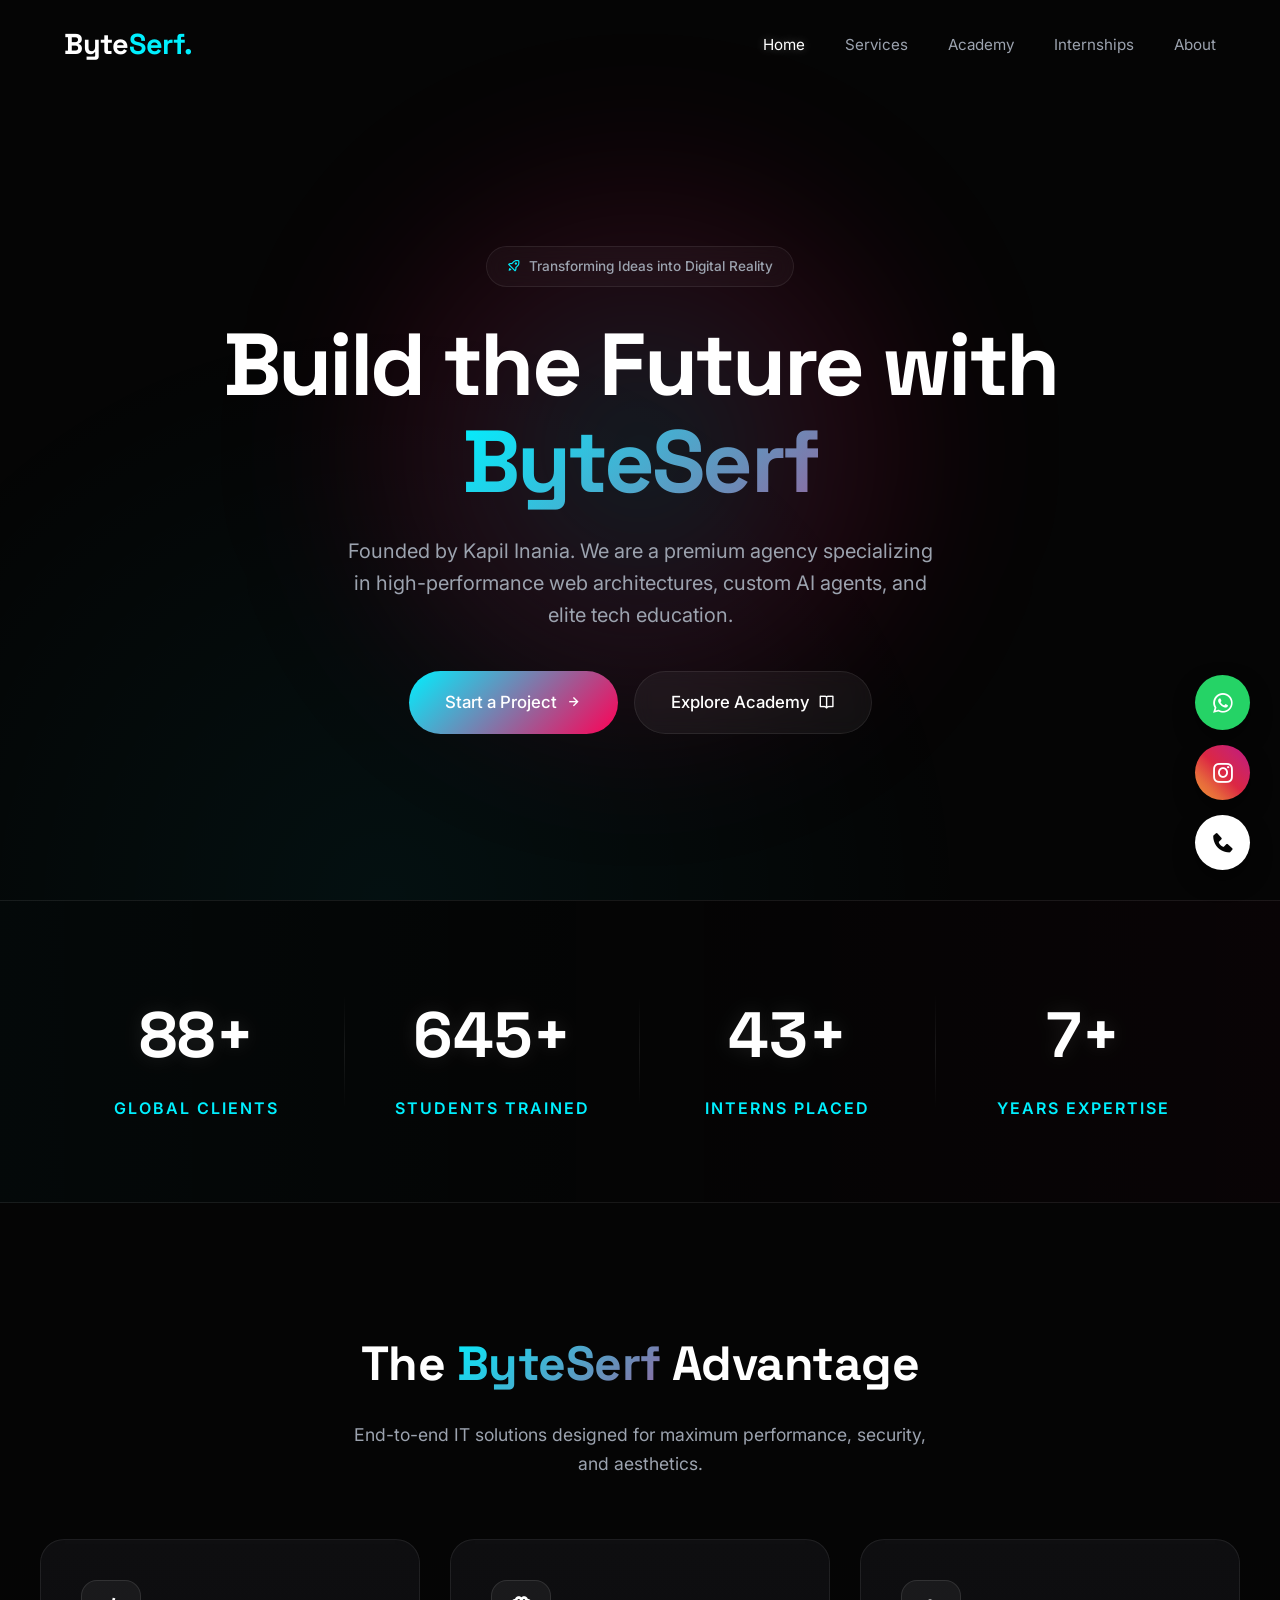
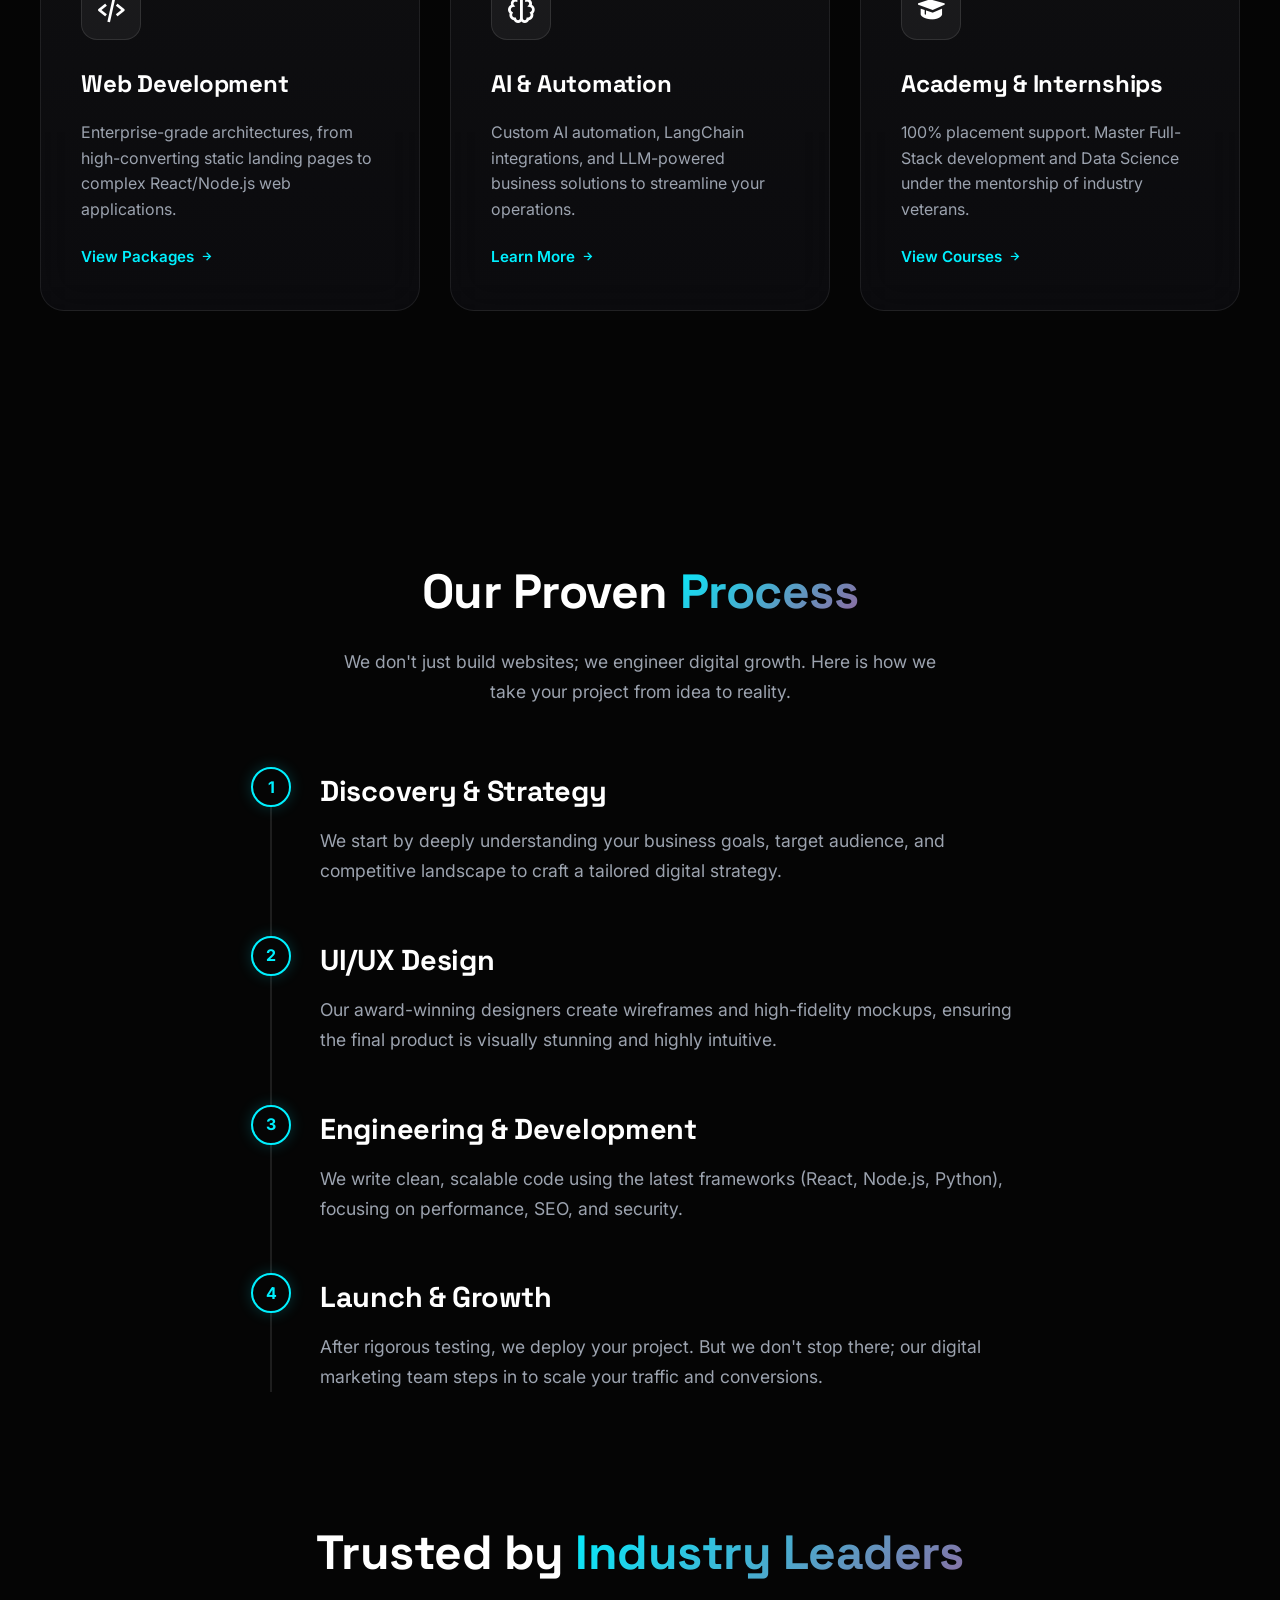
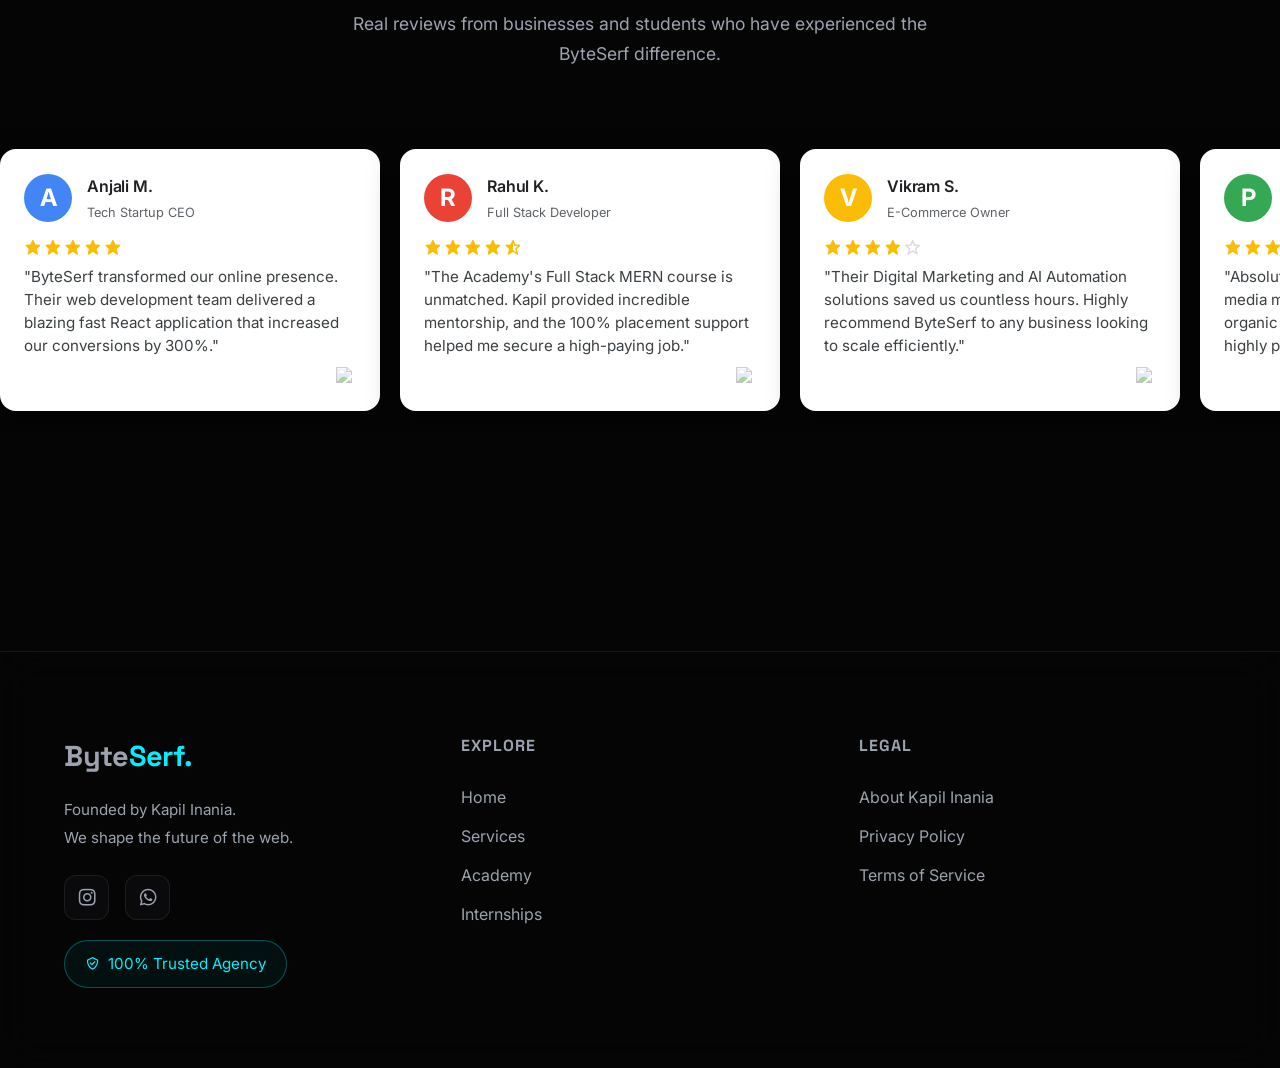
==== commit 7147ffff: "added button shine" ====
--- a/index.html
+++ b/index.html
@@ -49,7 +49,7 @@
     </script>
 
     <link href='https://unpkg.com/boxicons@2.1.4/css/boxicons.min.css' rel='stylesheet'>
-    <link rel="stylesheet" href="style.css?v=2">
+    <link rel="stylesheet" href="style.css?v=5">
 </head>
 <body>
     <div class="ambient-bg"></div>
@@ -90,22 +90,22 @@
     </section>
 
     <!-- Stunning Stats Strip -->
-    <section class="stats-strip reveal">
+    <section class="stats-strip reveal" id="statsSection">
         <div class="container stats-grid">
             <div class="stat-item">
-                <div class="stat-number">109+</div>
+                <div class="stat-number"><span class="counter" data-target="109">0</span>+</div>
                 <div class="stat-label">Global Clients</div>
             </div>
             <div class="stat-item">
-                <div class="stat-number">1452+</div>
+                <div class="stat-number"><span class="counter" data-target="1452">0</span>+</div>
                 <div class="stat-label">Students Trained</div>
             </div>
             <div class="stat-item">
-                <div class="stat-number">72+</div>
+                <div class="stat-number"><span class="counter" data-target="72">0</span>+</div>
                 <div class="stat-label">Interns Placed</div>
             </div>
             <div class="stat-item">
-                <div class="stat-number">20+</div>
+                <div class="stat-number"><span class="counter" data-target="7">0</span>+</div>
                 <div class="stat-label">Years Expertise</div>
             </div>
         </div>
@@ -472,6 +472,6 @@
         </div>
     </div>
 
-    <script src="script.js?v=2"></script>
+    <script src="script.js?v=4"></script>
 </body>
 </html>
--- a/style.css
+++ b/style.css
@@ -28,9 +28,15 @@
 /* Ambient Background */
 .ambient-bg {
     position: fixed; top: 0; left: 0; width: 100%; height: 100%;
-    background: radial-gradient(circle at 15% 50%, rgba(0, 240, 255, 0.04), transparent 25%),
-                radial-gradient(circle at 85% 30%, rgba(255, 0, 85, 0.04), transparent 25%);
+    background: radial-gradient(circle at 15% 50%, rgba(0, 240, 255, 0.05), transparent 25%),
+                radial-gradient(circle at 85% 30%, rgba(255, 0, 85, 0.05), transparent 25%);
     z-index: -1; pointer-events: none;
+    background-size: 200% 200%;
+    animation: bgDrift 20s ease-in-out infinite alternate;
+}
+@keyframes bgDrift {
+    0% { background-position: 0% 0%; }
+    100% { background-position: 100% 100%; }
 }
 
 h1, h2, h3, h4, .logo { font-family: 'Space Grotesk', sans-serif; letter-spacing: -0.01em; }
@@ -40,7 +46,19 @@
 .container { width: 100%; max-width: 1200px; margin: 0 auto; padding: 0 24px; }
 .section-padding { padding: 120px 0; }
 .text-center { text-align: center; }
-.gradient-text { background: var(--accent-glow); -webkit-background-clip: text; -webkit-text-fill-color: transparent; display: inline-block; }
+
+/* Premium Gradient Animation */
+.gradient-text { 
+    background: var(--accent-glow); 
+    -webkit-background-clip: text; 
+    -webkit-text-fill-color: transparent; 
+    display: inline-block; 
+    background-size: 200% auto; 
+    animation: textShine 4s linear infinite; 
+}
+@keyframes textShine {
+    to { background-position: 200% center; }
+}
 
 /* Navigation */
 .navbar { position: fixed; top: 0; width: 100%; z-index: 1000; padding: 20px 0; transition: var(--transition-smooth); background: transparent; border-bottom: 1px solid transparent; }
@@ -74,10 +92,20 @@
 
 /* Buttons */
 .btn-group { display: flex; gap: 16px; justify-content: center; flex-wrap: wrap; }
-.btn { padding: 16px 36px; border-radius: 100px; font-weight: 500; font-size: 1.05rem; cursor: pointer; transition: var(--transition-smooth); border: none; display: inline-flex; align-items: center; justify-content: center; gap: 8px; white-space: nowrap; }
-.btn-glow { background: var(--accent-glow); color: white; position: relative; }
+.btn { padding: 16px 36px; border-radius: 100px; font-weight: 500; font-size: 1.05rem; cursor: pointer; transition: var(--transition-smooth); border: none; display: inline-flex; align-items: center; justify-content: center; gap: 8px; white-space: nowrap; position: relative; }
+.btn-glow { background: var(--accent-glow); color: white; overflow: hidden; }
+.btn-glow::before {
+    content: ''; position: absolute; top: 0; left: -100%; width: 50%; height: 100%;
+    background: linear-gradient(90deg, transparent, rgba(255,255,255,0.4), transparent);
+    transform: skewX(-20deg); animation: shineSweep 4s cubic-bezier(0.16, 1, 0.3, 1) infinite; z-index: 1;
+}
+@keyframes shineSweep {
+    0% { left: -100%; }
+    20% { left: 200%; }
+    100% { left: 200%; }
+}
 .btn-glow::after { content: ''; position: absolute; inset: 0; border-radius: inherit; box-shadow: 0 0 20px rgba(0, 240, 255, 0.5); opacity: 0; transition: var(--transition-smooth); }
-.btn-glow:hover { transform: translateY(-2px); }
+.btn-glow:hover { transform: translateY(-2px); box-shadow: 0 10px 20px rgba(255,0,85,0.3); }
 .btn-glow:hover::after { opacity: 1; }
 .btn-outline { background: rgba(255, 255, 255, 0.05); border: 1px solid var(--border-color); color: var(--text-primary); backdrop-filter: blur(10px); }
 .btn-outline:hover { background: rgba(255, 255, 255, 0.1); border-color: rgba(255, 255, 255, 0.2); transform: translateY(-2px); }
@@ -304,7 +332,7 @@
     .nav-links.active { transform: translateY(0); opacity: 1; }
     .nav-links a { font-size: 1.5rem; }
 
-    .hero { padding-top: 100px; } /* Fixed uneven space */
+    .hero { min-height: auto; padding-top: 160px; padding-bottom: 80px; }
     .hero-title { font-size: 2.8rem; margin-top: 20px; }
     .hero-subtitle { font-size: 1rem; padding: 0 10px; }
     .hero-glow-orb { width: 300px; height: 300px; filter: blur(50px); }
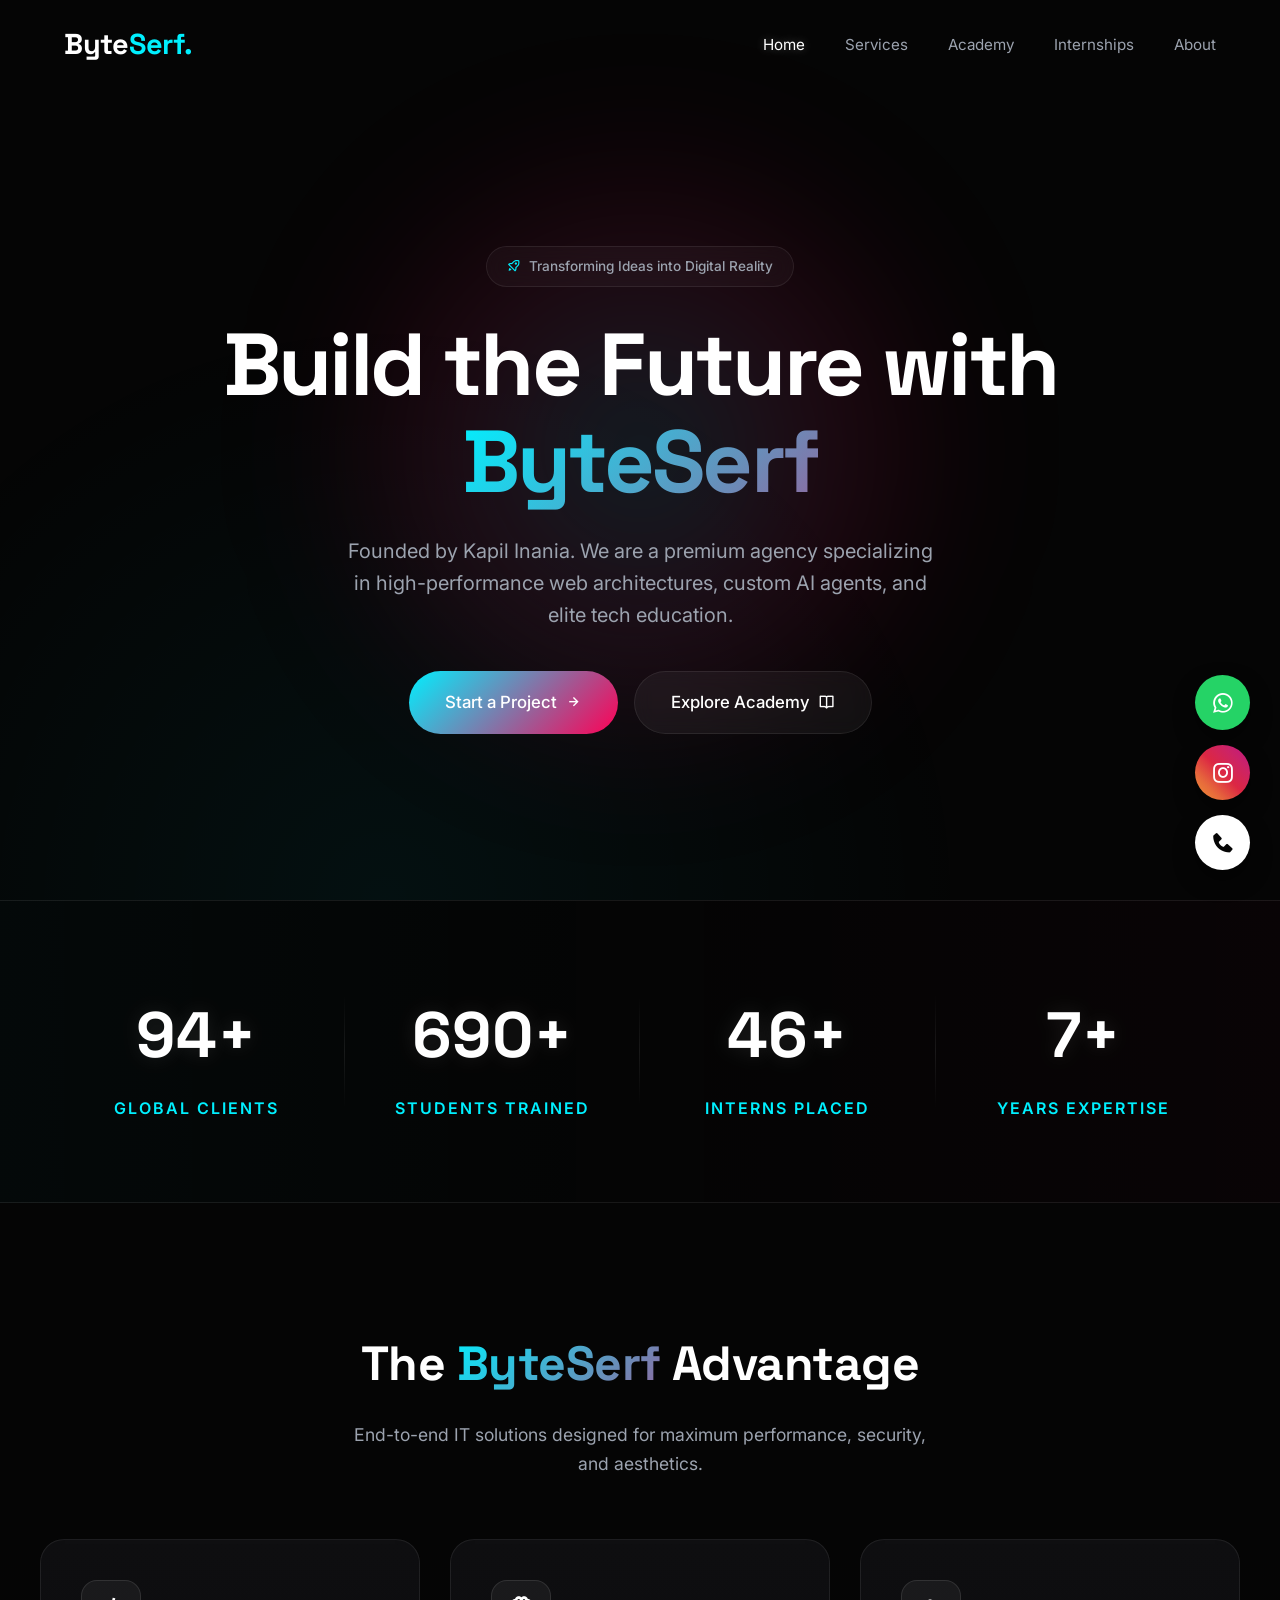
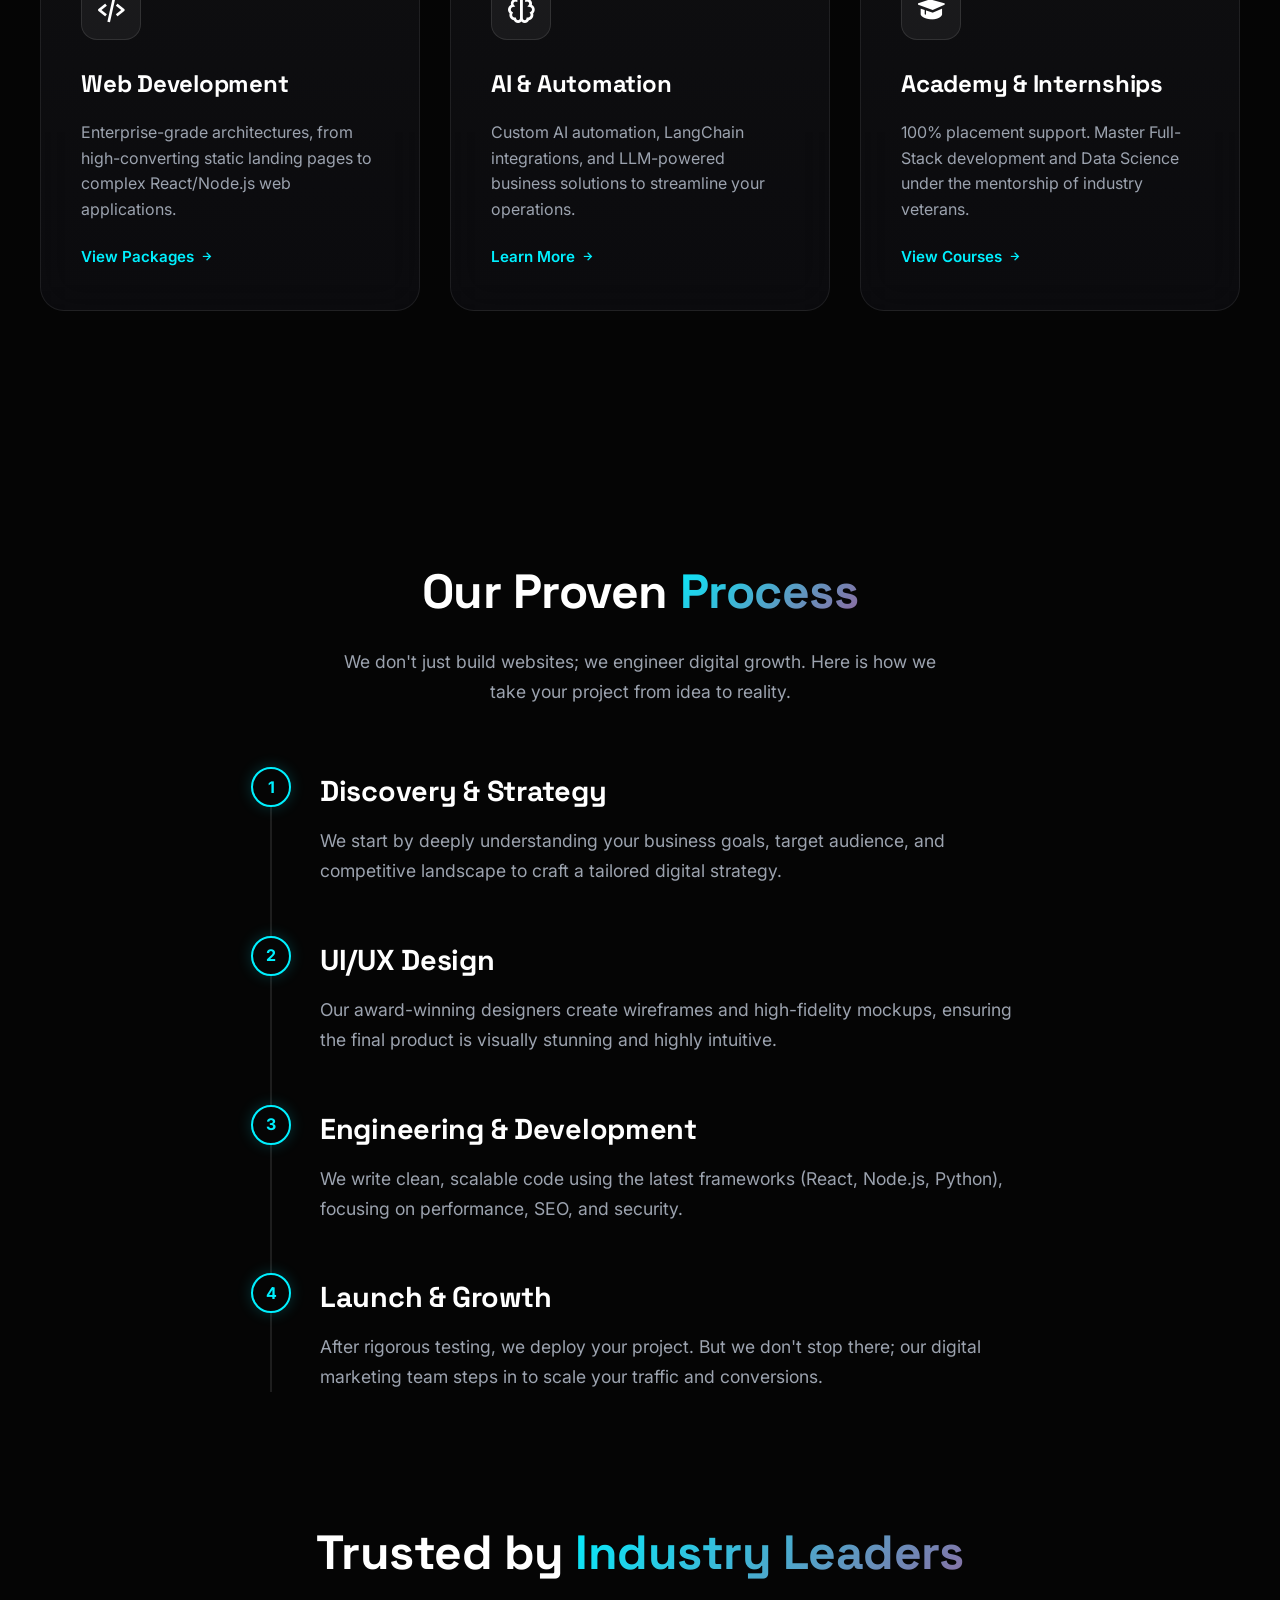
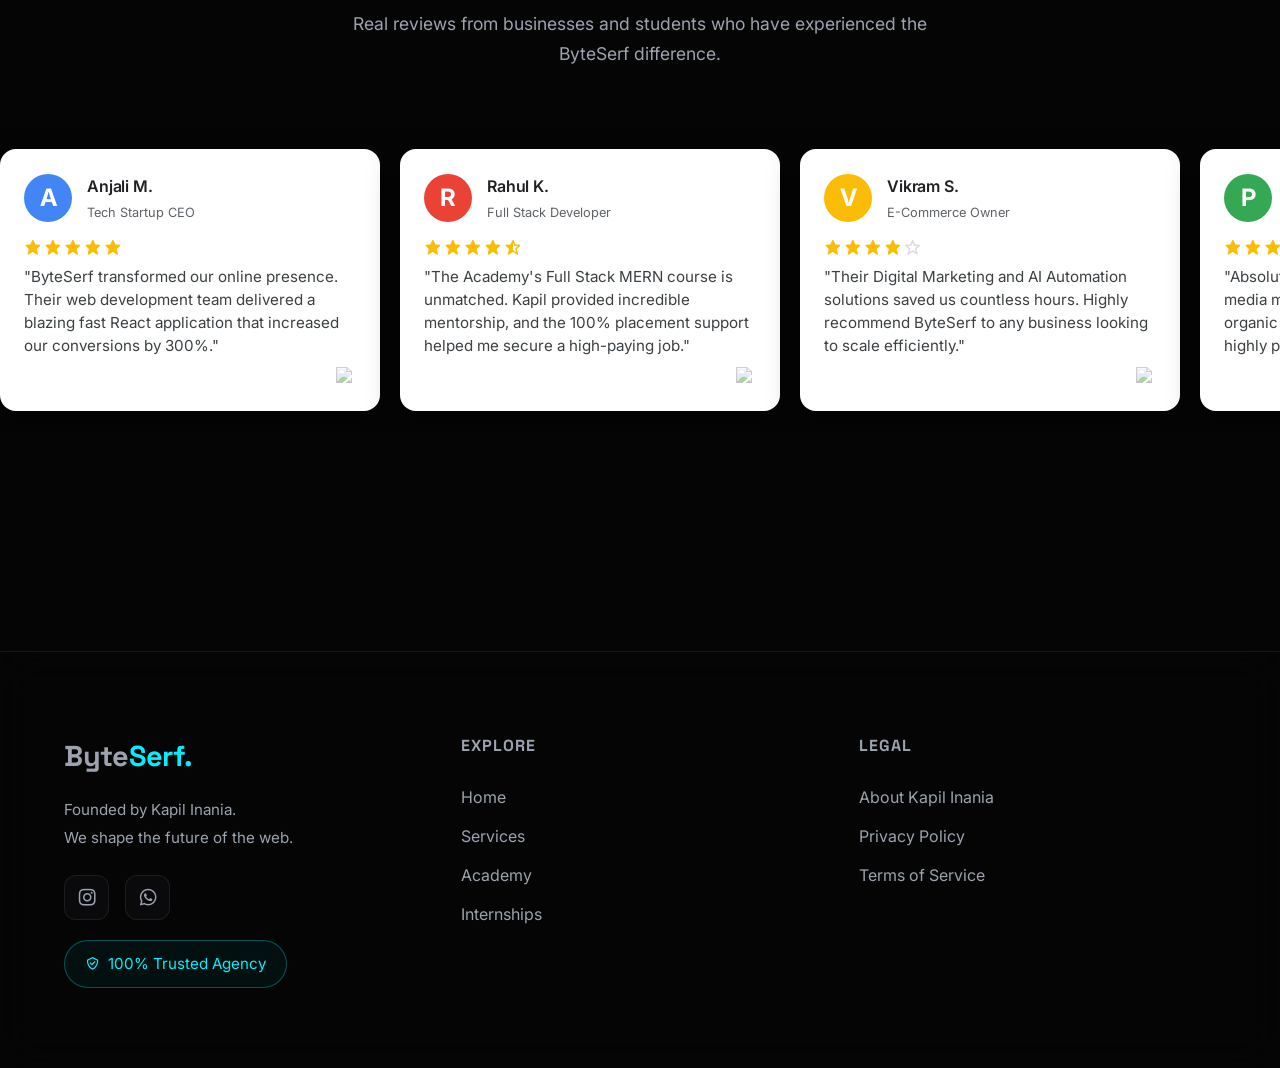
==== commit 6729a6ae: "fixed model" ====
--- a/index.html
+++ b/index.html
@@ -472,6 +472,6 @@
         </div>
     </div>
 
-    <script src="script.js?v=4"></script>
+    <script src="script.js?v=6"></script>
 </body>
 </html>
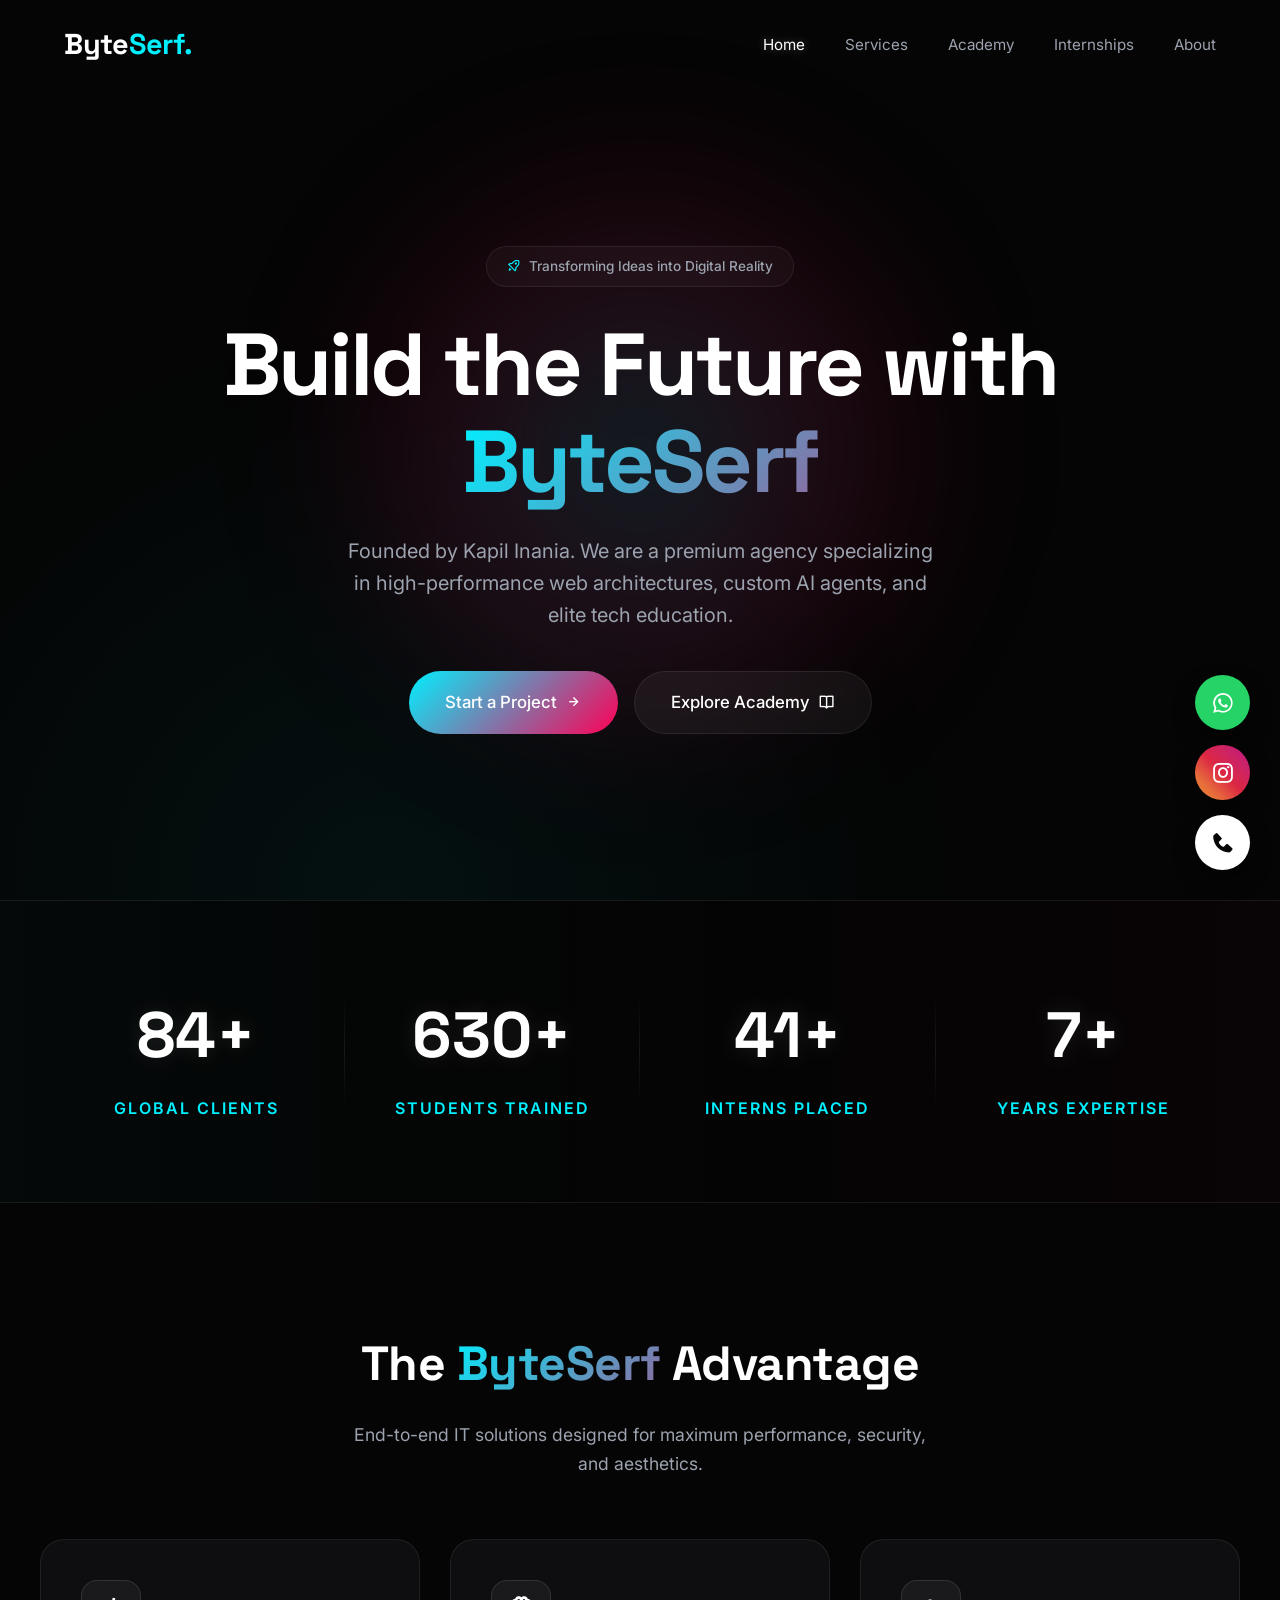
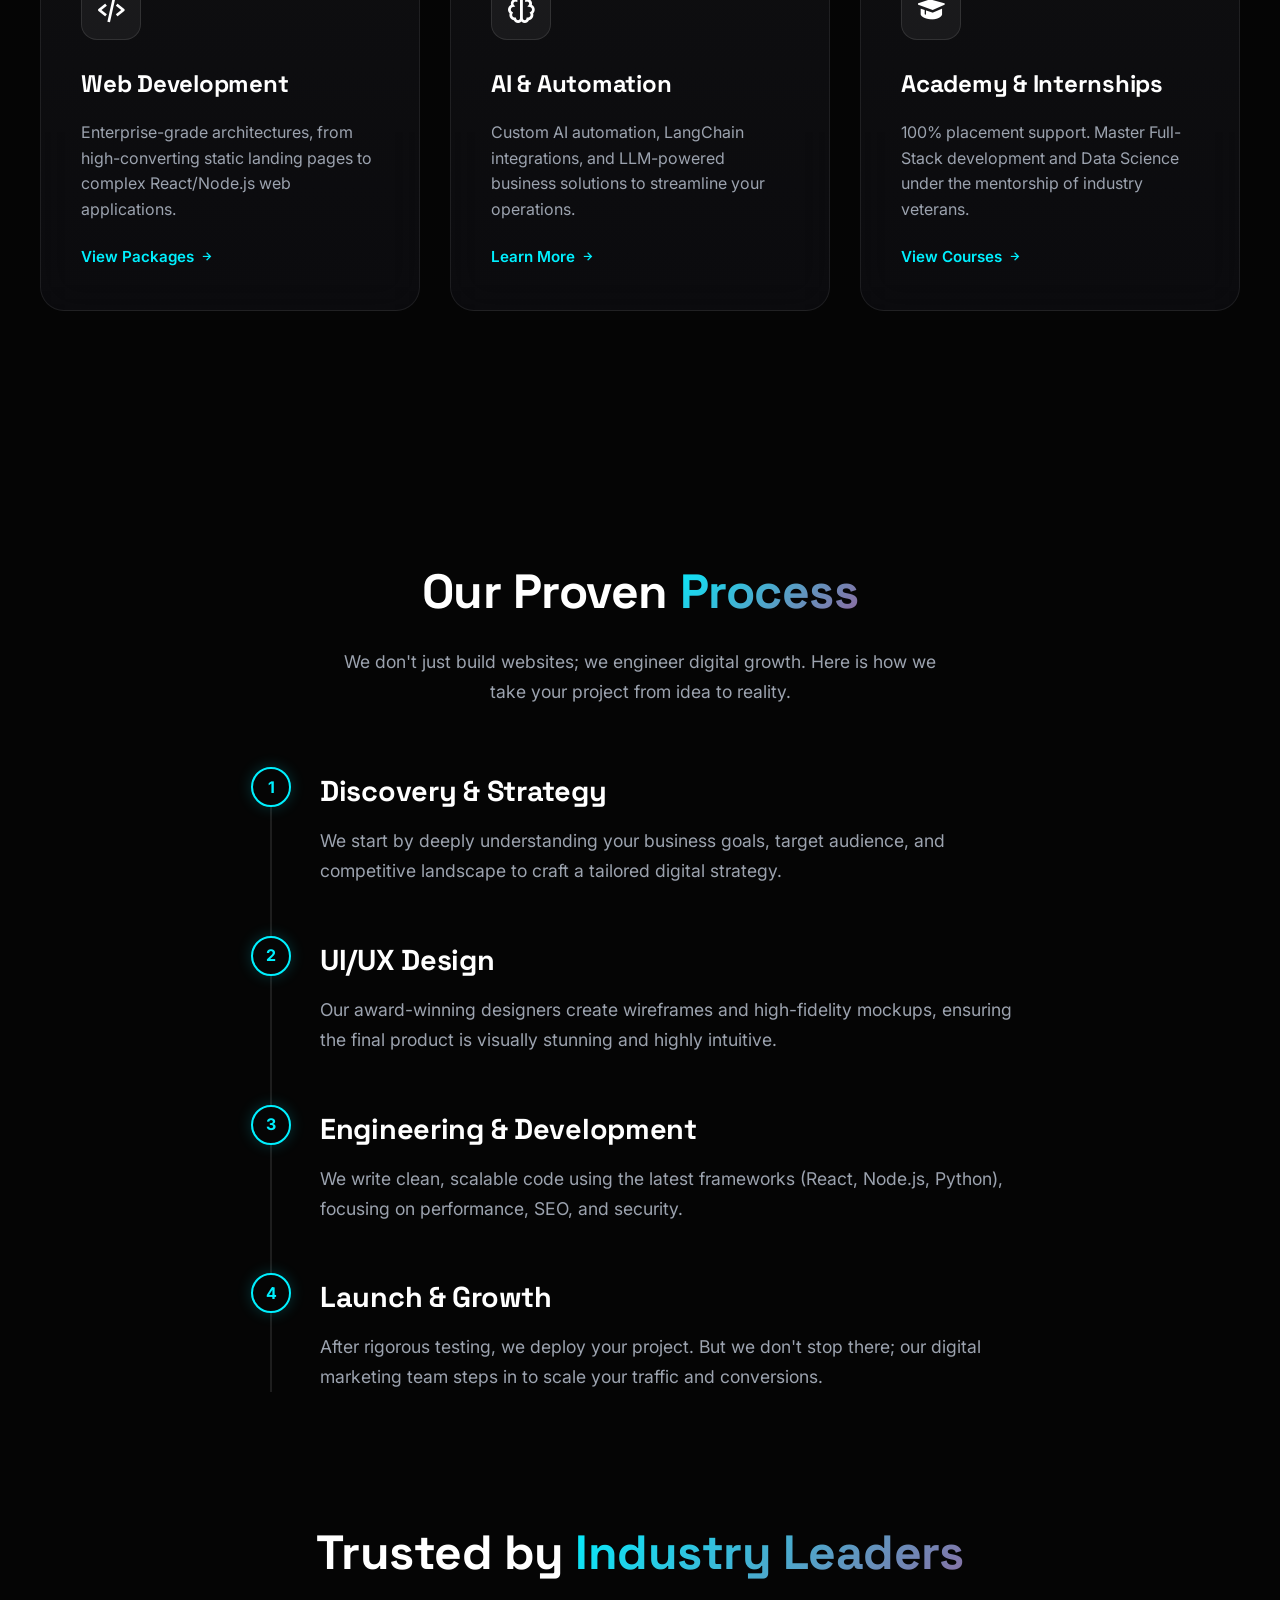
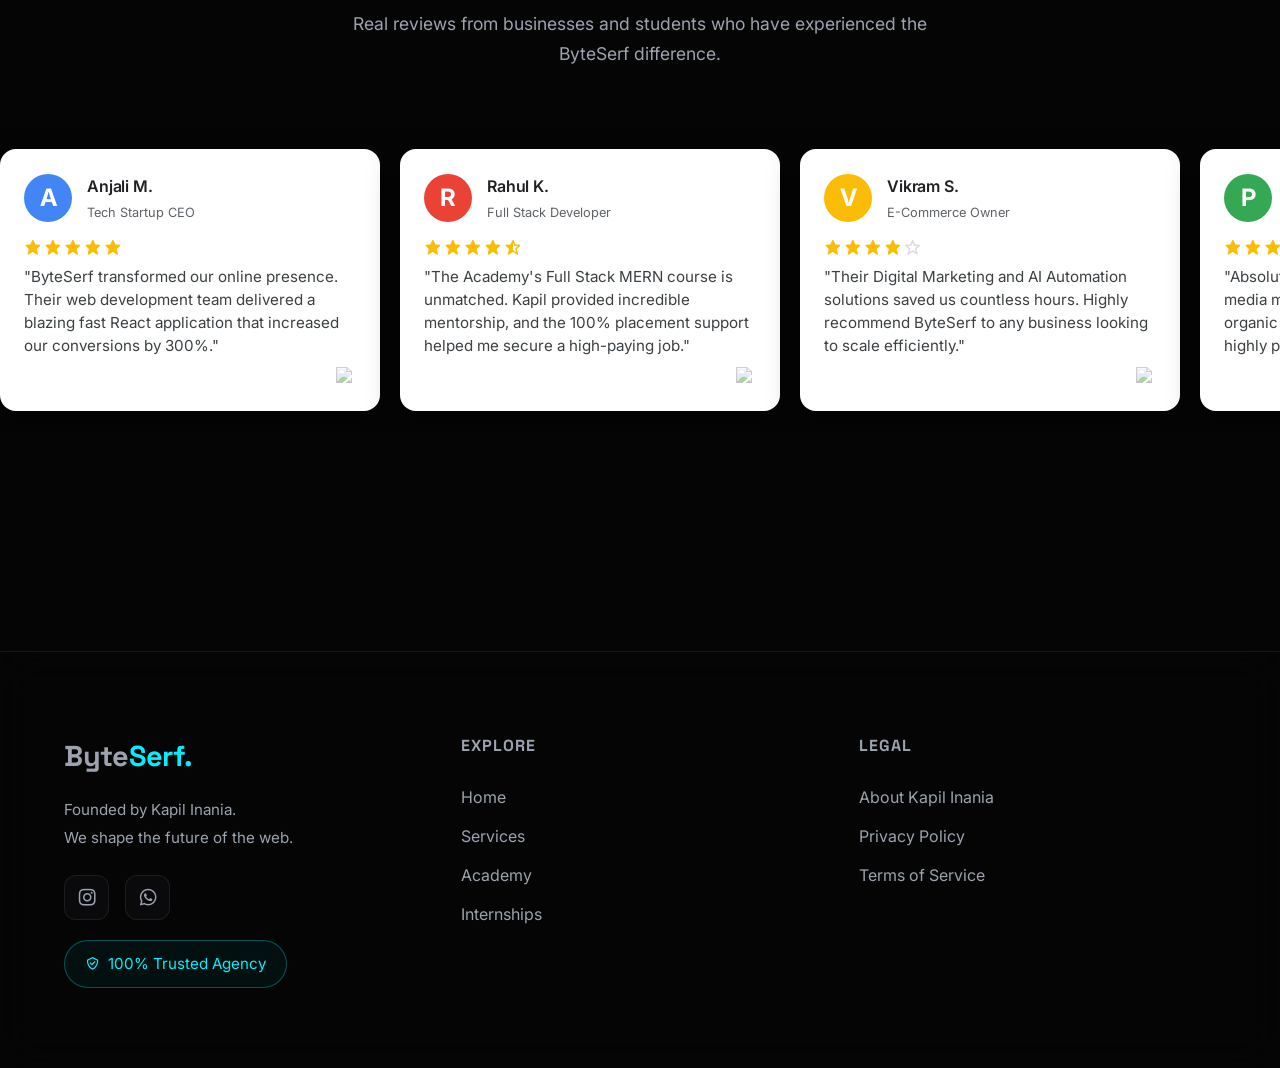
==== commit 05ba9f8a: "added link" ====
--- a/index.html
+++ b/index.html
@@ -14,11 +14,13 @@
     <meta property="og:description" content="ByteSerf specializes in high-performance web architectures, custom AI agents, and elite tech education.">
     <meta property="og:type" content="website">
     <meta property="og:url" content="https://www.byteserf.com/">
+    <meta property="og:image" content="https://images.unsplash.com/photo-1451187580459-43490279c0fa?q=80&w=1200&auto=format&fit=crop">
     
     <!-- Twitter Cards -->
     <meta name="twitter:card" content="summary_large_image">
     <meta name="twitter:title" content="ByteSerf | Premium Web & AI Solutions Agency">
     <meta name="twitter:description" content="ByteSerf specializes in high-performance web architectures, custom AI agents, and elite tech education.">
+    <meta name="twitter:image" content="https://images.unsplash.com/photo-1451187580459-43490279c0fa?q=80&w=1200&auto=format&fit=crop">
     
     <!-- Canonical URL -->
     <link rel="canonical" href="https://www.byteserf.com/">
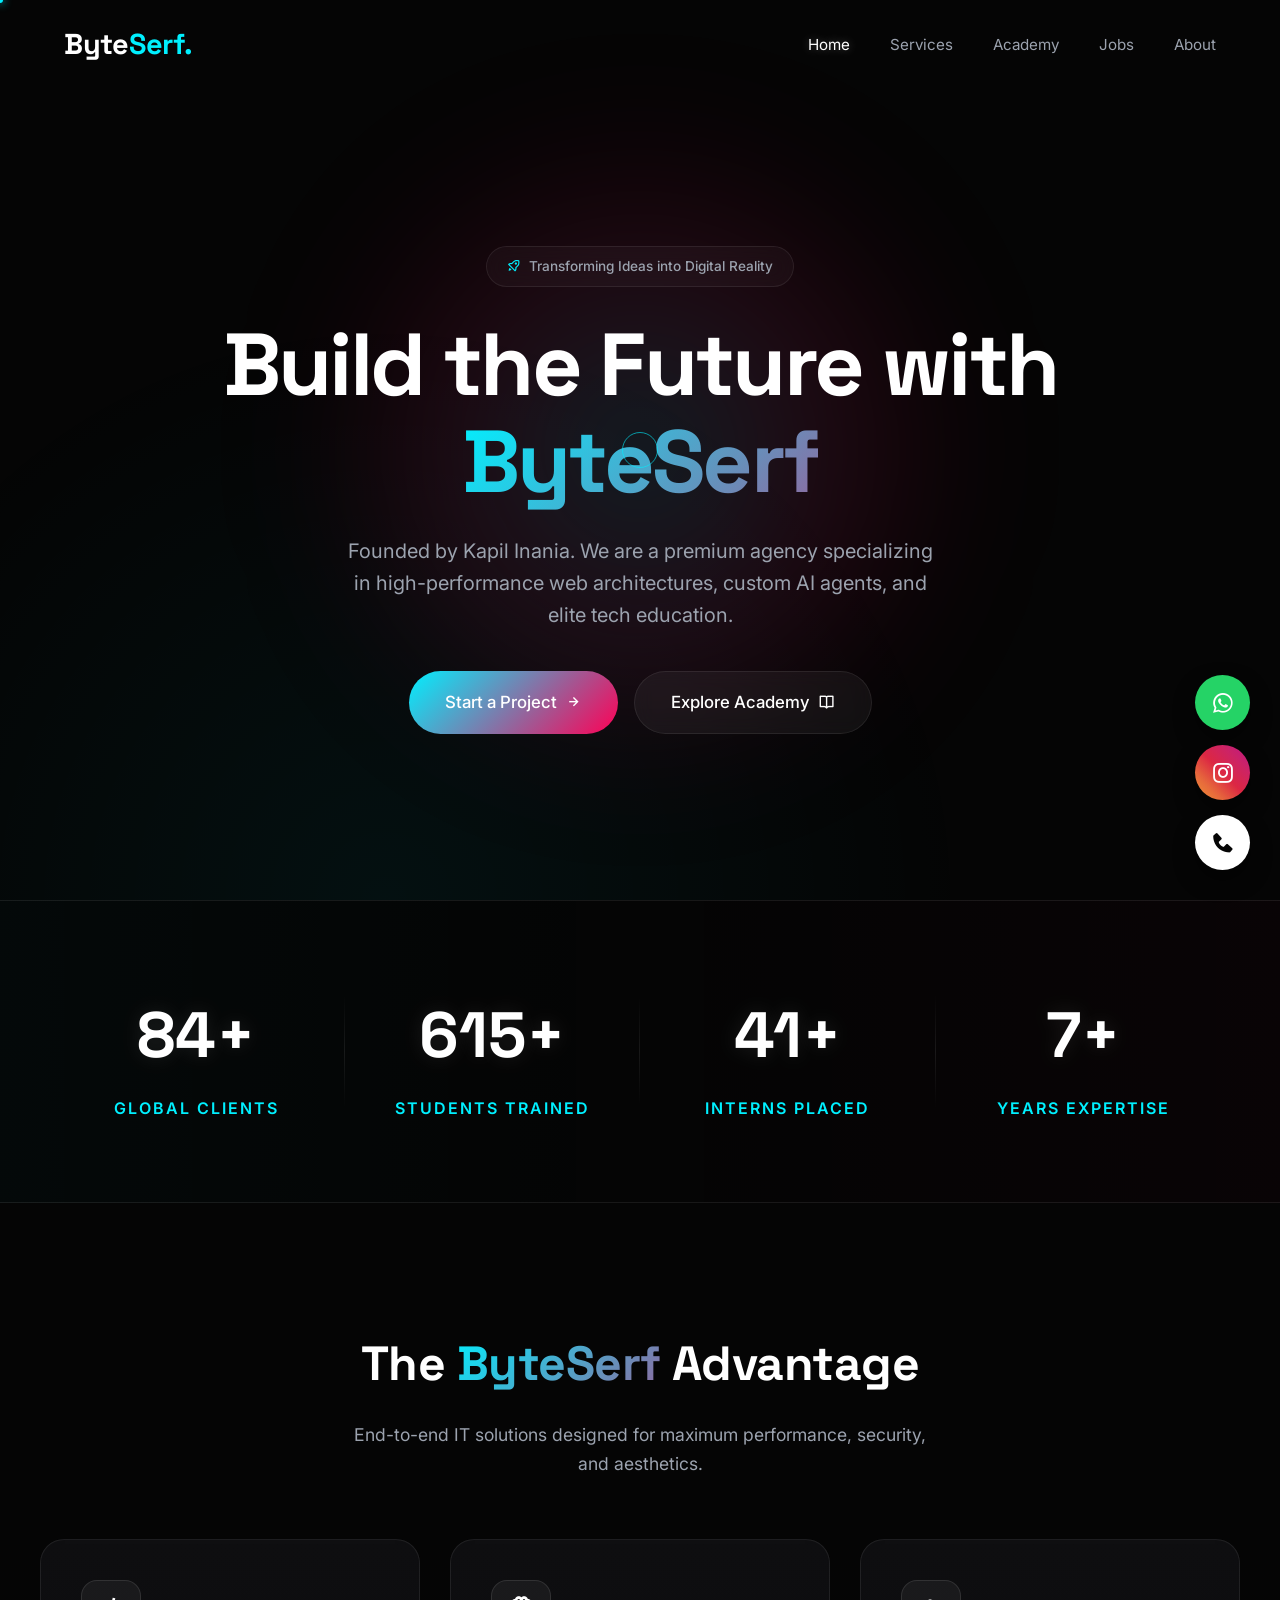
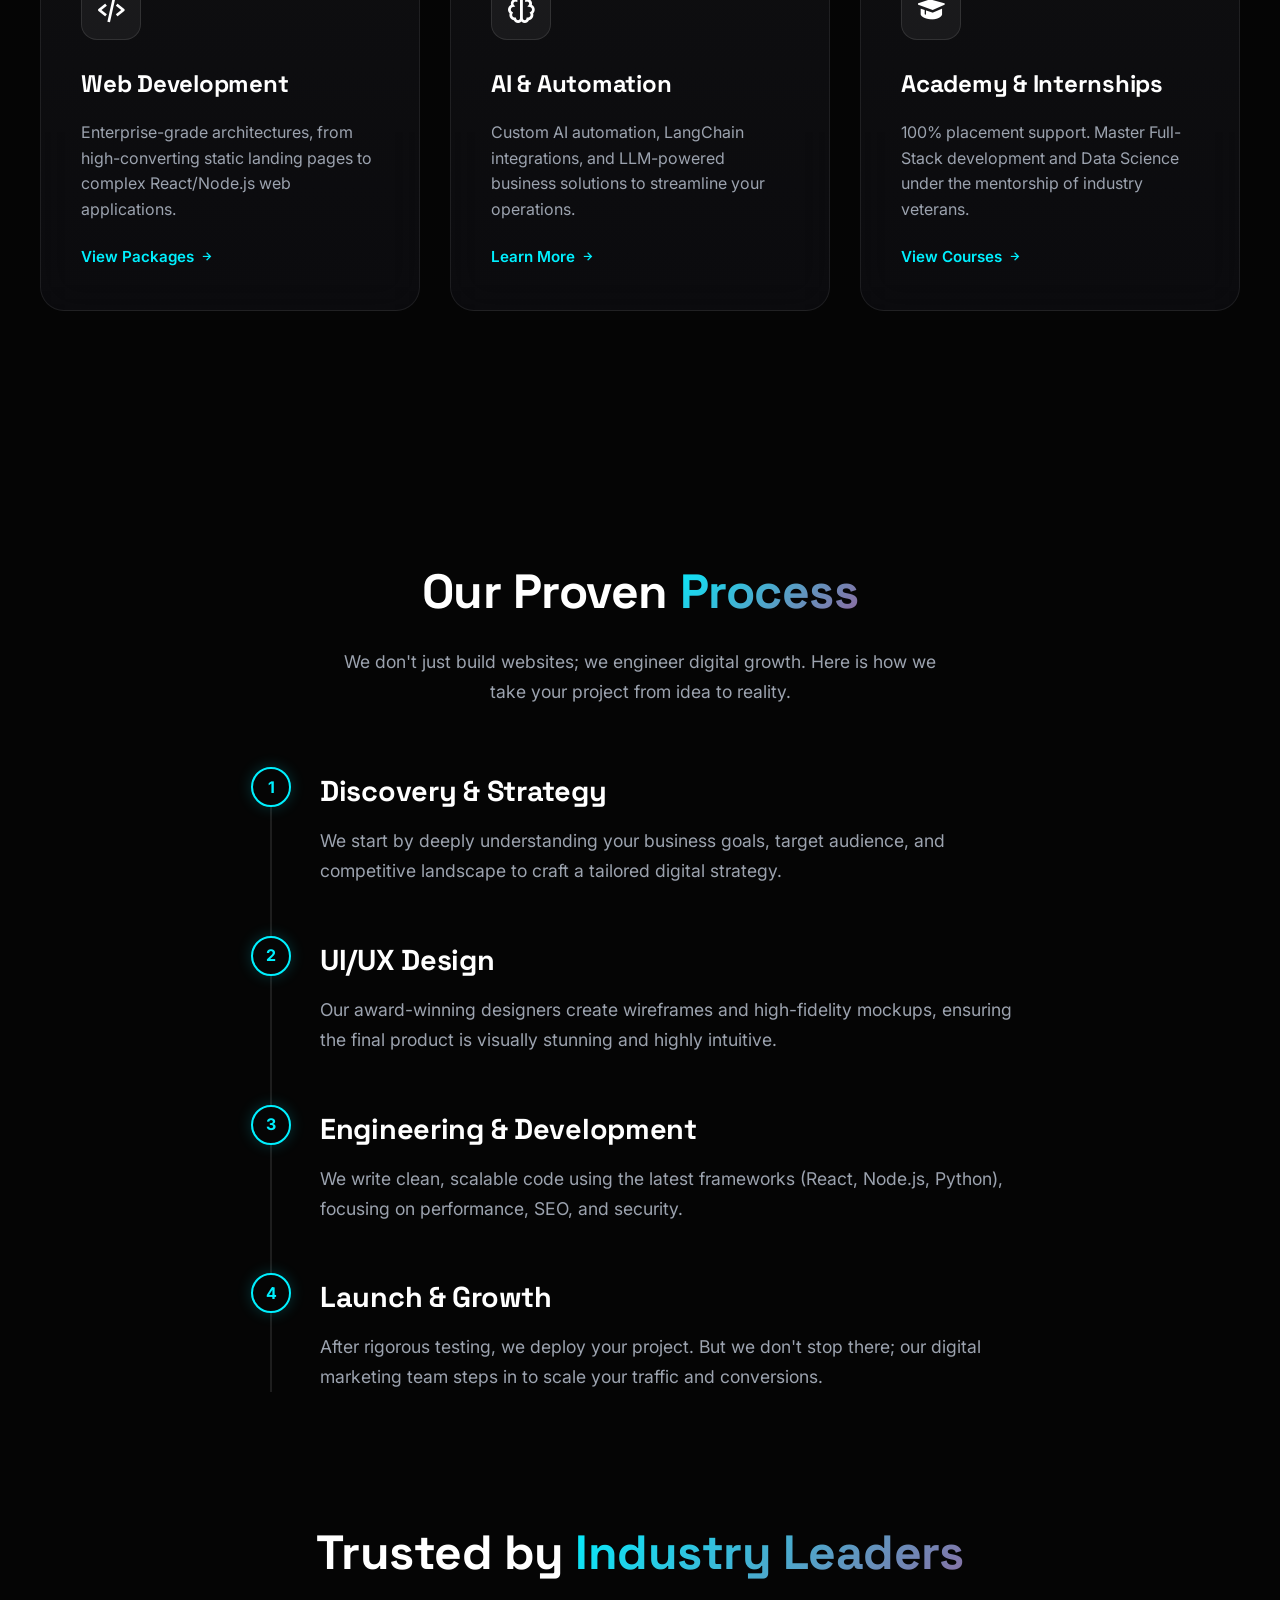
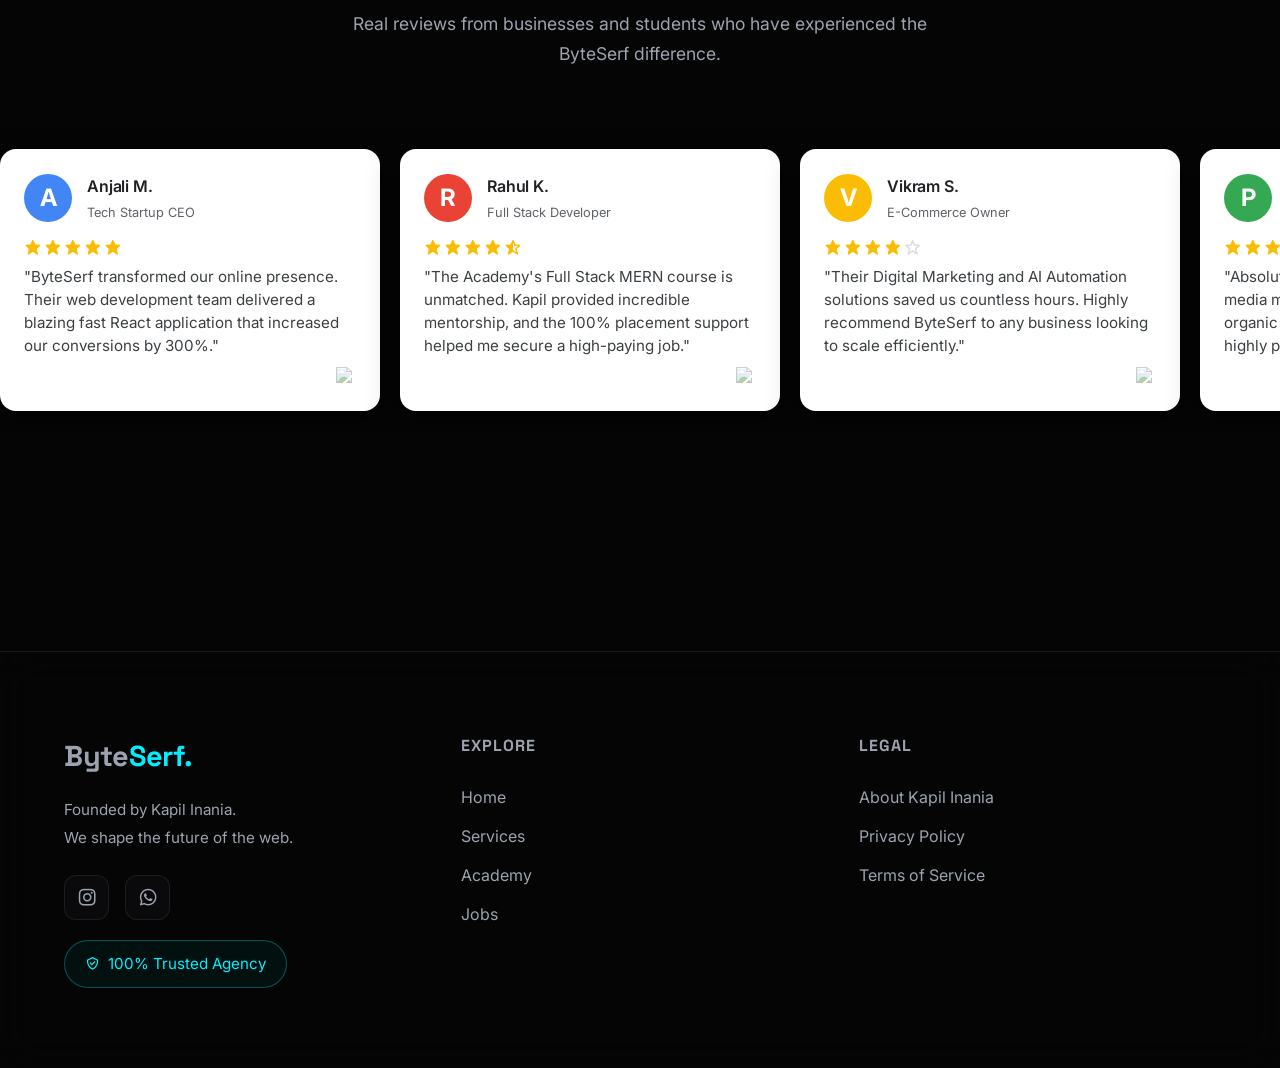
==== commit 70f196aa: "smart touch added" ====
--- a/index.html
+++ b/index.html
@@ -70,7 +70,7 @@
                 <li><a href="index.html" class="active">Home</a></li>
                 <li><a href="services.html">Services</a></li>
                 <li><a href="courses.html">Academy</a></li>
-                <li><a href="internships.html">Internships</a></li>
+                <li><a href="jobs.html">Jobs</a></li>
                 <li><a href="about.html">About</a></li>
             </ul>
             <button class="mobile-menu-btn"><i class='bx bx-menu'></i></button>
@@ -446,7 +446,7 @@
                     <li><a href="index.html">Home</a></li>
                     <li><a href="services.html">Services</a></li>
                     <li><a href="courses.html">Academy</a></li>
-                    <li><a href="internships.html">Internships</a></li>
+                    <li><a href="jobs.html">Jobs</a></li>
                 </ul>
             </div>
             <div class="footer-col">
--- a/style.css
+++ b/style.css
@@ -120,7 +120,7 @@
 .premium-card {
     background: linear-gradient(180deg, rgba(30,30,35,0.4) 0%, rgba(15,15,20,0.6) 100%);
     border: 1px solid var(--border-color); border-radius: 24px; padding: 40px;
-    position: relative; overflow: hidden; backdrop-filter: blur(20px); -webkit-backdrop-filter: blur(20px);
+    position: relative; overflow: visible; backdrop-filter: blur(20px); -webkit-backdrop-filter: blur(20px);
     transition: var(--transition-smooth); z-index: 1;
 }
 .premium-card::before {
@@ -371,3 +371,69 @@
     .card { padding: 30px 20px; }
     .premium-card { padding: 30px 20px; }
 }
+
+/* Custom Scrollbar */
+::-webkit-scrollbar {
+    width: 10px;
+}
+::-webkit-scrollbar-track {
+    background: var(--bg-main);
+}
+::-webkit-scrollbar-thumb {
+    background: var(--border-color-solid);
+    border-radius: 10px;
+}
+::-webkit-scrollbar-thumb:hover {
+    background: var(--accent-blue);
+}
+
+/* Scroll Progress Bar */
+.scroll-progress {
+    position: fixed;
+    top: 0; left: 0; width: 0%; height: 3px;
+    background: var(--accent-glow);
+    z-index: 9999;
+    box-shadow: 0 0 10px rgba(0, 240, 255, 0.5);
+    transition: width 0.1s;
+}
+
+/* Custom Interactive Cursor */
+@media (pointer: fine) {
+    body { cursor: none; }
+    a, button, input, .faq-item { cursor: none; }
+}
+
+.custom-cursor-dot {
+    position: fixed; top: 0; left: 0;
+    width: 6px; height: 6px;
+    background: var(--accent-blue);
+    border-radius: 50%;
+    pointer-events: none;
+    z-index: 10000;
+    transform: translate(-50%, -50%);
+    transition: width 0.2s, height 0.2s, background-color 0.2s;
+    box-shadow: 0 0 10px var(--accent-blue);
+}
+
+.custom-cursor-outline {
+    position: fixed; top: 0; left: 0;
+    width: 36px; height: 36px;
+    border: 1px solid rgba(0, 240, 255, 0.6);
+    border-radius: 50%;
+    pointer-events: none;
+    z-index: 9999;
+    transform: translate(-50%, -50%);
+    transition: width 0.2s, height 0.2s, border-color 0.2s, background-color 0.2s;
+}
+
+.custom-cursor-dot.hover {
+    width: 10px; height: 10px;
+    background: var(--accent-pink);
+    box-shadow: 0 0 15px var(--accent-pink);
+}
+
+.custom-cursor-outline.hover {
+    width: 60px; height: 60px;
+    border-color: rgba(255, 0, 85, 0.5);
+    background: rgba(255, 0, 85, 0.05);
+}
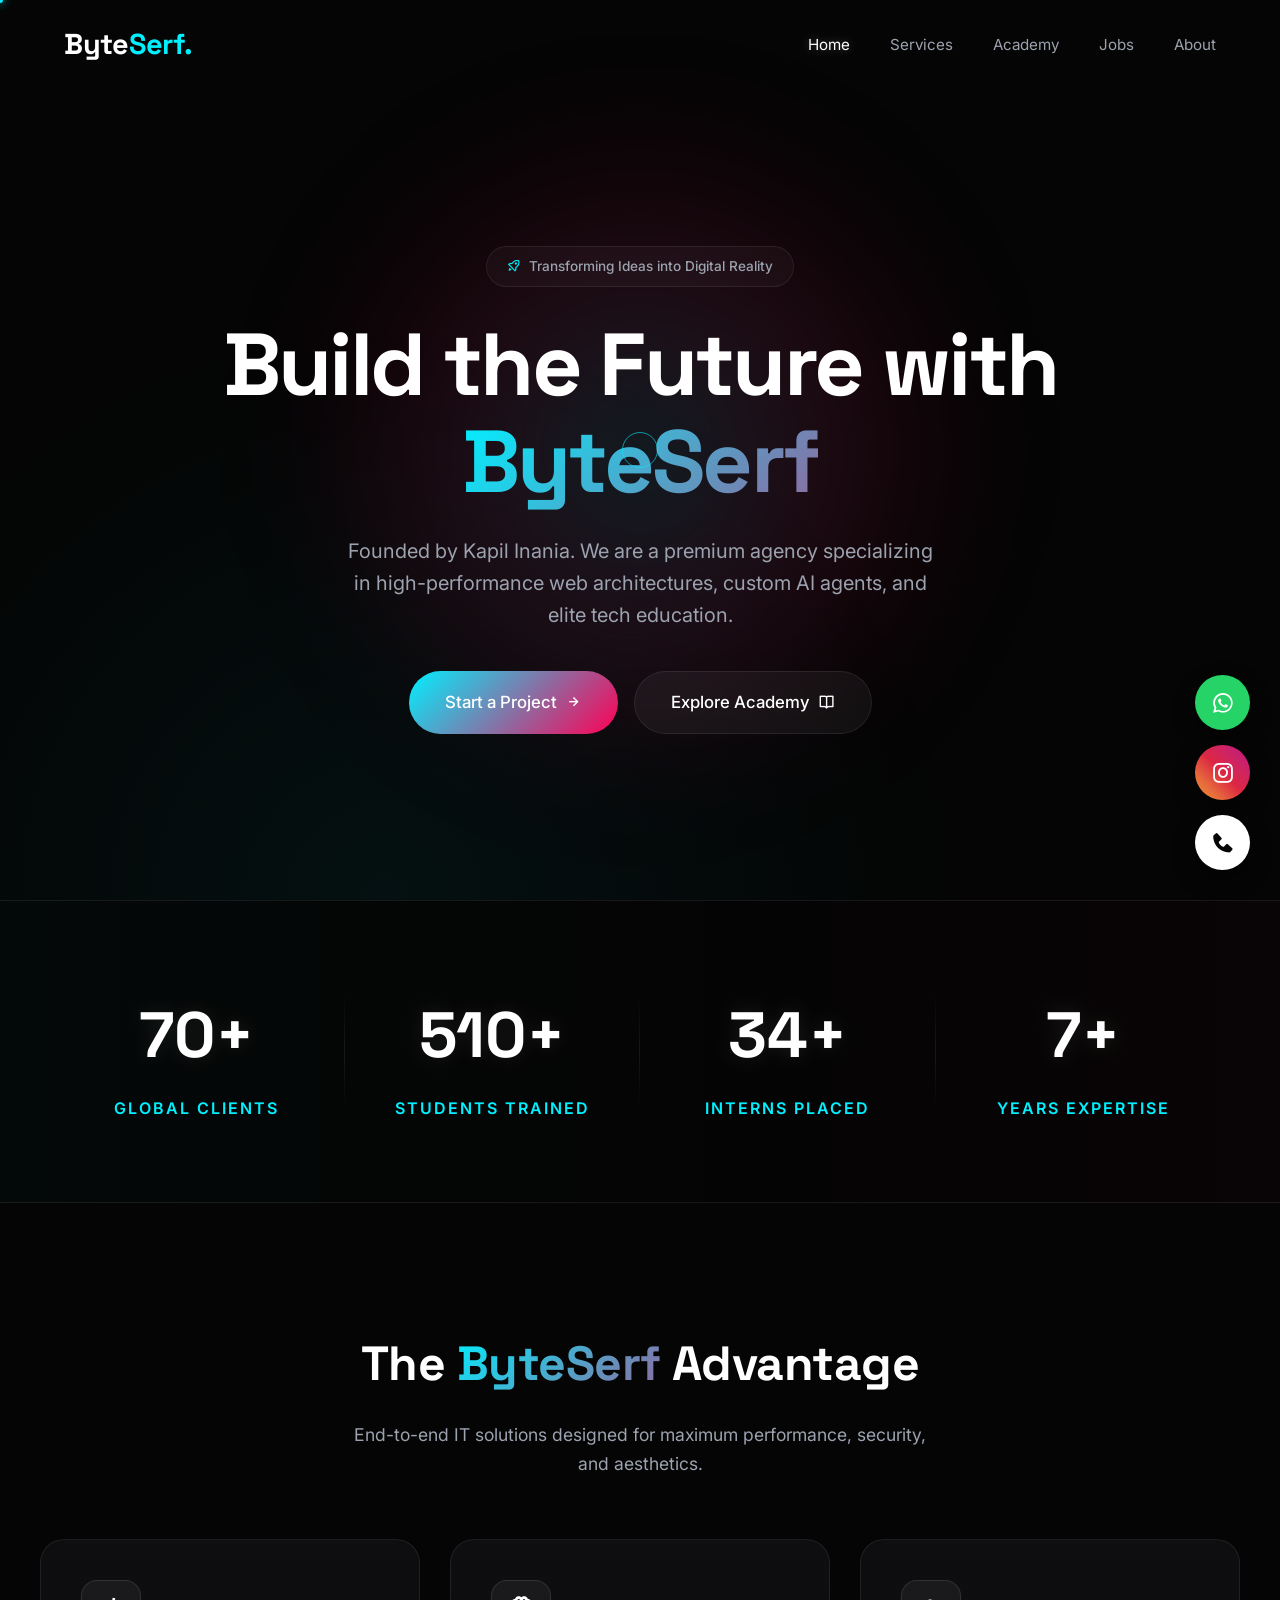
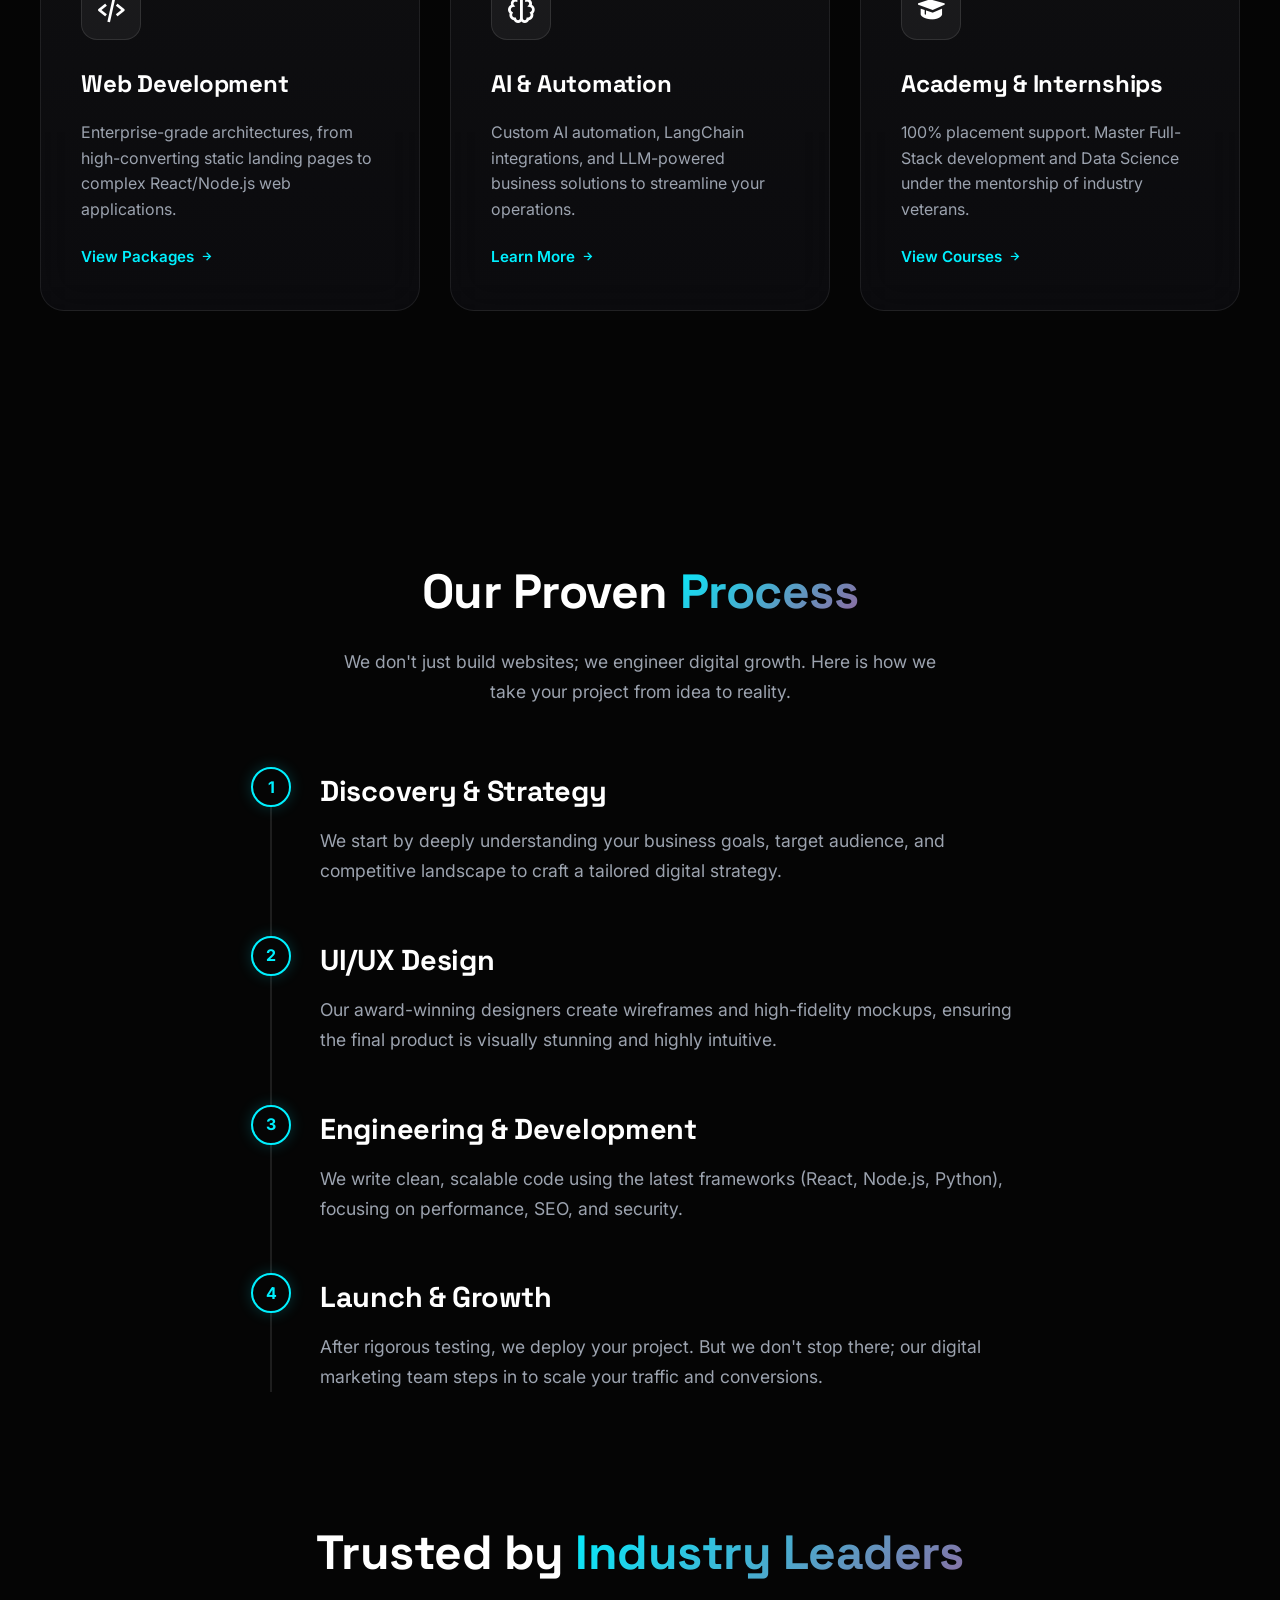
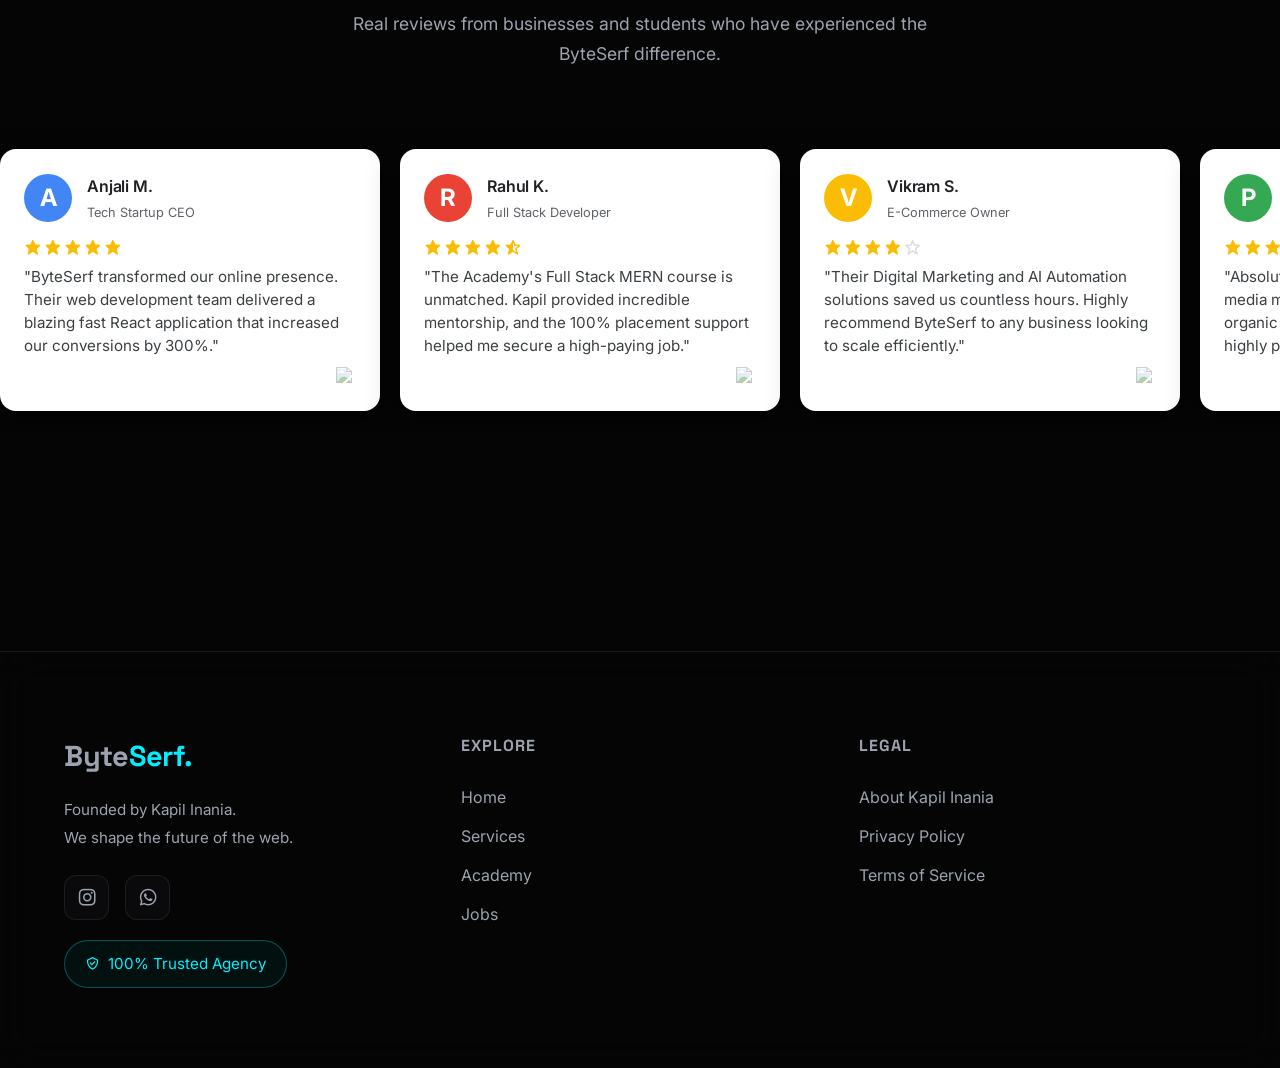
==== commit 70d96464: "seo" ====
--- a/index.html
+++ b/index.html
@@ -4,6 +4,12 @@
     <meta charset="UTF-8">
     <meta name="viewport" content="width=device-width, initial-scale=1.0">
     <!-- SEO Meta Tags -->
+    <meta name="robots" content="index, follow, max-image-preview:large">
+    <meta name="theme-color" content="#050505">
+    <link rel="preconnect" href="https://fonts.googleapis.com">
+    <link rel="preconnect" href="https://fonts.gstatic.com" crossorigin>
+    <link rel="preconnect" href="https://unpkg.com">
+    <link rel="preconnect" href="https://images.unsplash.com">
     <title>ByteSerf | Premium Web & AI Solutions Agency</title>
     <meta name="description" content="ByteSerf is a premium agency founded by Kapil Inania, specializing in high-performance web architectures, custom AI agents, and elite tech education.">
     <meta name="keywords" content="Web Development Agency, AI Consulting, IT Academy, Full Stack Development, React Developer, SEO Agency, ByteSerf, Kapil Inania">
@@ -29,23 +35,50 @@
     <script type="application/ld+json">
     {
       "@context": "https://schema.org",
-      "@type": "Organization",
-      "name": "ByteSerf",
-      "url": "https://www.byteserf.com",
-      "description": "Premium agency founded by Kapil Inania, specializing in high-performance web architectures and custom AI agents.",
-      "founder": {
-        "@type": "Person",
-        "name": "Kapil Inania"
-      },
-      "contactPoint": {
-        "@type": "ContactPoint",
-        "telephone": "+91-9828522814",
-        "contactType": "Customer Service",
-        "areaServed": "Global",
-        "availableLanguage": ["English", "Hindi"]
-      },
-      "sameAs": [
-        "https://instagram.com/kapil_inaniya"
+      "@graph": [
+        {
+          "@type": "Organization",
+          "@id": "https://www.byteserf.com/#organization",
+          "name": "ByteSerf",
+          "url": "https://www.byteserf.com",
+          "logo": "https://www.byteserf.com/logo.png",
+          "description": "Premium agency specializing in high-performance web architectures, custom AI agents, and tech education.",
+          "founder": {
+            "@type": "Person",
+            "name": "Kapil Inania"
+          },
+          "contactPoint": {
+            "@type": "ContactPoint",
+            "telephone": "+91-9828522814",
+            "contactType": "Customer Service",
+            "areaServed": "IN",
+            "availableLanguage": ["English", "Hindi"]
+          },
+          "sameAs": [
+            "https://instagram.com/kapil_inaniya"
+          ]
+        },
+        {
+          "@type": "WebSite",
+          "@id": "https://www.byteserf.com/#website",
+          "url": "https://www.byteserf.com",
+          "name": "ByteSerf Agency",
+          "publisher": {
+            "@id": "https://www.byteserf.com/#organization"
+          }
+        },
+        {
+          "@type": "ProfessionalService",
+          "@id": "https://www.byteserf.com/#localbusiness",
+          "name": "ByteSerf",
+          "image": "https://images.unsplash.com/photo-1451187580459-43490279c0fa?q=80&w=1200&auto=format&fit=crop",
+          "telephone": "+91-9828522814",
+          "priceRange": "$$$",
+          "address": {
+            "@type": "PostalAddress",
+            "addressCountry": "IN"
+          }
+        }
       ]
     }
     </script>
@@ -57,9 +90,9 @@
     <div class="ambient-bg"></div>
 
     <div class="floating-actions">
-        <a href="https://wa.me/919828522814" target="_blank" class="float-btn wa-btn"><i class='bx bxl-whatsapp'></i></a>
-        <a href="https://instagram.com/kapil_inaniya" target="_blank" class="float-btn ig-btn"><i class='bx bxl-instagram'></i></a>
-        <a href="tel:+919828522814" class="float-btn call-btn"><i class='bx bxs-phone'></i></a>
+        <a href="https://wa.me/919828522814" target="_blank" class="float-btn wa-btn" aria-label="Chat on WhatsApp"><i class='bx bxl-whatsapp'></i></a>
+        <a href="https://instagram.com/kapil_inaniya" target="_blank" class="float-btn ig-btn" aria-label="Visit Instagram"><i class='bx bxl-instagram'></i></a>
+        <a href="tel:+919828522814" class="float-btn call-btn" aria-label="Call Us"><i class='bx bxs-phone'></i></a>
     </div>
 
     <!-- Navbar -->
@@ -73,9 +106,10 @@
                 <li><a href="jobs.html">Jobs</a></li>
                 <li><a href="about.html">About</a></li>
             </ul>
-            <button class="mobile-menu-btn"><i class='bx bx-menu'></i></button>
+            <button class="mobile-menu-btn" aria-label="Toggle Mobile Menu"><i class='bx bx-menu'></i></button>
         </div>
     </nav>
+    <main id="main-content">
 
     <!-- Stunning Modern Hero Section -->
     <section class="hero reveal">
@@ -194,7 +228,7 @@
                         <i class='bx bxs-star'></i><i class='bx bxs-star'></i><i class='bx bxs-star'></i><i class='bx bxs-star'></i><i class='bx bxs-star'></i>
                     </div>
                     <p class="review-text">"ByteSerf transformed our online presence. Their web development team delivered a blazing fast React application that increased our conversions by 300%."</p>
-                    <img src="https://upload.wikimedia.org/wikipedia/commons/5/53/Google_%22G%22_Logo.svg" class="google-icon" alt="Google">
+                    <img src="https://upload.wikimedia.org/wikipedia/commons/5/53/Google_%22G%22_Logo.svg" class="google-icon" alt="Google Review" loading="lazy" width="20" height="20">
                 </div>
 
                 <div class="google-review-card">
@@ -209,7 +243,7 @@
                         <i class='bx bxs-star'></i><i class='bx bxs-star'></i><i class='bx bxs-star'></i><i class='bx bxs-star'></i><i class='bx bxs-star-half'></i>
                     </div>
                     <p class="review-text">"The Academy's Full Stack MERN course is unmatched. Kapil provided incredible mentorship, and the 100% placement support helped me secure a high-paying job."</p>
-                    <img src="https://upload.wikimedia.org/wikipedia/commons/5/53/Google_%22G%22_Logo.svg" class="google-icon" alt="Google">
+                    <img src="https://upload.wikimedia.org/wikipedia/commons/5/53/Google_%22G%22_Logo.svg" class="google-icon" alt="Google Review" loading="lazy" width="20" height="20">
                 </div>
 
                 <div class="google-review-card">
@@ -224,7 +258,7 @@
                         <i class='bx bxs-star'></i><i class='bx bxs-star'></i><i class='bx bxs-star'></i><i class='bx bxs-star'></i><i class='bx bx-star'></i>
                     </div>
                     <p class="review-text">"Their Digital Marketing and AI Automation solutions saved us countless hours. Highly recommend ByteSerf to any business looking to scale efficiently."</p>
-                    <img src="https://upload.wikimedia.org/wikipedia/commons/5/53/Google_%22G%22_Logo.svg" class="google-icon" alt="Google">
+                    <img src="https://upload.wikimedia.org/wikipedia/commons/5/53/Google_%22G%22_Logo.svg" class="google-icon" alt="Google Review" loading="lazy" width="20" height="20">
                 </div>
 
                 <div class="google-review-card">
@@ -239,7 +273,7 @@
                         <i class='bx bxs-star'></i><i class='bx bxs-star'></i><i class='bx bxs-star'></i><i class='bx bxs-star'></i><i class='bx bxs-star'></i>
                     </div>
                     <p class="review-text">"Absolutely brilliant. They took over our social media management and within 3 months, our organic reach skyrocketed. Kapil's team is highly professional."</p>
-                    <img src="https://upload.wikimedia.org/wikipedia/commons/5/53/Google_%22G%22_Logo.svg" class="google-icon" alt="Google">
+                    <img src="https://upload.wikimedia.org/wikipedia/commons/5/53/Google_%22G%22_Logo.svg" class="google-icon" alt="Google Review" loading="lazy" width="20" height="20">
                 </div>
 
                 <div class="google-review-card">
@@ -254,7 +288,7 @@
                         <i class='bx bxs-star'></i><i class='bx bxs-star'></i><i class='bx bxs-star'></i><i class='bx bxs-star'></i><i class='bx bxs-star-half'></i>
                     </div>
                     <p class="review-text">"We outsourced a complex Next.js project to ByteSerf. The code quality was pristine, and they delivered exactly on deadline. A reliable partner."</p>
-                    <img src="https://upload.wikimedia.org/wikipedia/commons/5/53/Google_%22G%22_Logo.svg" class="google-icon" alt="Google">
+                    <img src="https://upload.wikimedia.org/wikipedia/commons/5/53/Google_%22G%22_Logo.svg" class="google-icon" alt="Google Review" loading="lazy" width="20" height="20">
                 </div>
 
                 <div class="google-review-card">
@@ -269,7 +303,7 @@
                         <i class='bx bxs-star'></i><i class='bx bxs-star'></i><i class='bx bxs-star'></i><i class='bx bx-star'></i><i class='bx bx-star'></i>
                     </div>
                     <p class="review-text">"The internship program is very rigorous. I learned a lot about predictive modeling, though the workload was heavy. Great stepping stone for a career."</p>
-                    <img src="https://upload.wikimedia.org/wikipedia/commons/5/53/Google_%22G%22_Logo.svg" class="google-icon" alt="Google">
+                    <img src="https://upload.wikimedia.org/wikipedia/commons/5/53/Google_%22G%22_Logo.svg" class="google-icon" alt="Google Review" loading="lazy" width="20" height="20">
                 </div>
 
                 <div class="google-review-card">
@@ -284,7 +318,7 @@
                         <i class='bx bxs-star'></i><i class='bx bxs-star'></i><i class='bx bxs-star'></i><i class='bx bxs-star'></i><i class='bx bxs-star'></i>
                     </div>
                     <p class="review-text">"I bought the 5-page starter package for ₹2,999. Incredible value. The site looks like it cost ₹50,000. It is fast, beautiful, and mobile-responsive."</p>
-                    <img src="https://upload.wikimedia.org/wikipedia/commons/5/53/Google_%22G%22_Logo.svg" class="google-icon" alt="Google">
+                    <img src="https://upload.wikimedia.org/wikipedia/commons/5/53/Google_%22G%22_Logo.svg" class="google-icon" alt="Google Review" loading="lazy" width="20" height="20">
                 </div>
 
                 <div class="google-review-card">
@@ -299,7 +333,7 @@
                         <i class='bx bxs-star'></i><i class='bx bxs-star'></i><i class='bx bxs-star'></i><i class='bx bxs-star'></i><i class='bx bxs-star-half'></i>
                     </div>
                     <p class="review-text">"Kapil's knowledge of AI Agents and LangChain is top tier. The training I received here completely shifted the trajectory of my tech career."</p>
-                    <img src="https://upload.wikimedia.org/wikipedia/commons/5/53/Google_%22G%22_Logo.svg" class="google-icon" alt="Google">
+                    <img src="https://upload.wikimedia.org/wikipedia/commons/5/53/Google_%22G%22_Logo.svg" class="google-icon" alt="Google Review" loading="lazy" width="20" height="20">
                 </div>
 
                 <!-- Duplicate the 8 reviews to make the CSS infinite scroll seamless -->
@@ -315,7 +349,7 @@
                         <i class='bx bxs-star'></i><i class='bx bxs-star'></i><i class='bx bxs-star'></i><i class='bx bxs-star'></i><i class='bx bxs-star'></i>
                     </div>
                     <p class="review-text">"ByteSerf transformed our online presence. Their web development team delivered a blazing fast React application that increased our conversions by 300%."</p>
-                    <img src="https://upload.wikimedia.org/wikipedia/commons/5/53/Google_%22G%22_Logo.svg" class="google-icon" alt="Google">
+                    <img src="https://upload.wikimedia.org/wikipedia/commons/5/53/Google_%22G%22_Logo.svg" class="google-icon" alt="Google Review" loading="lazy" width="20" height="20">
                 </div>
 
                 <div class="google-review-card">
@@ -330,7 +364,7 @@
                         <i class='bx bxs-star'></i><i class='bx bxs-star'></i><i class='bx bxs-star'></i><i class='bx bxs-star'></i><i class='bx bxs-star-half'></i>
                     </div>
                     <p class="review-text">"The Academy's Full Stack MERN course is unmatched. Kapil provided incredible mentorship, and the 100% placement support helped me secure a high-paying job."</p>
-                    <img src="https://upload.wikimedia.org/wikipedia/commons/5/53/Google_%22G%22_Logo.svg" class="google-icon" alt="Google">
+                    <img src="https://upload.wikimedia.org/wikipedia/commons/5/53/Google_%22G%22_Logo.svg" class="google-icon" alt="Google Review" loading="lazy" width="20" height="20">
                 </div>
 
                 <div class="google-review-card">
@@ -345,7 +379,7 @@
                         <i class='bx bxs-star'></i><i class='bx bxs-star'></i><i class='bx bxs-star'></i><i class='bx bxs-star'></i><i class='bx bx-star'></i>
                     </div>
                     <p class="review-text">"Their Digital Marketing and AI Automation solutions saved us countless hours. Highly recommend ByteSerf to any business looking to scale efficiently."</p>
-                    <img src="https://upload.wikimedia.org/wikipedia/commons/5/53/Google_%22G%22_Logo.svg" class="google-icon" alt="Google">
+                    <img src="https://upload.wikimedia.org/wikipedia/commons/5/53/Google_%22G%22_Logo.svg" class="google-icon" alt="Google Review" loading="lazy" width="20" height="20">
                 </div>
 
                 <div class="google-review-card">
@@ -360,7 +394,7 @@
                         <i class='bx bxs-star'></i><i class='bx bxs-star'></i><i class='bx bxs-star'></i><i class='bx bxs-star'></i><i class='bx bxs-star'></i>
                     </div>
                     <p class="review-text">"Absolutely brilliant. They took over our social media management and within 3 months, our organic reach skyrocketed. Kapil's team is highly professional."</p>
-                    <img src="https://upload.wikimedia.org/wikipedia/commons/5/53/Google_%22G%22_Logo.svg" class="google-icon" alt="Google">
+                    <img src="https://upload.wikimedia.org/wikipedia/commons/5/53/Google_%22G%22_Logo.svg" class="google-icon" alt="Google Review" loading="lazy" width="20" height="20">
                 </div>
 
                 <div class="google-review-card">
@@ -375,7 +409,7 @@
                         <i class='bx bxs-star'></i><i class='bx bxs-star'></i><i class='bx bxs-star'></i><i class='bx bxs-star'></i><i class='bx bxs-star-half'></i>
                     </div>
                     <p class="review-text">"We outsourced a complex Next.js project to ByteSerf. The code quality was pristine, and they delivered exactly on deadline. A reliable partner."</p>
-                    <img src="https://upload.wikimedia.org/wikipedia/commons/5/53/Google_%22G%22_Logo.svg" class="google-icon" alt="Google">
+                    <img src="https://upload.wikimedia.org/wikipedia/commons/5/53/Google_%22G%22_Logo.svg" class="google-icon" alt="Google Review" loading="lazy" width="20" height="20">
                 </div>
 
                 <div class="google-review-card">
@@ -390,7 +424,7 @@
                         <i class='bx bxs-star'></i><i class='bx bxs-star'></i><i class='bx bxs-star'></i><i class='bx bx-star'></i><i class='bx bx-star'></i>
                     </div>
                     <p class="review-text">"The internship program is very rigorous. I learned a lot about predictive modeling, though the workload was heavy. Great stepping stone for a career."</p>
-                    <img src="https://upload.wikimedia.org/wikipedia/commons/5/53/Google_%22G%22_Logo.svg" class="google-icon" alt="Google">
+                    <img src="https://upload.wikimedia.org/wikipedia/commons/5/53/Google_%22G%22_Logo.svg" class="google-icon" alt="Google Review" loading="lazy" width="20" height="20">
                 </div>
 
                 <div class="google-review-card">
@@ -405,7 +439,7 @@
                         <i class='bx bxs-star'></i><i class='bx bxs-star'></i><i class='bx bxs-star'></i><i class='bx bxs-star'></i><i class='bx bxs-star'></i>
                     </div>
                     <p class="review-text">"I bought the 5-page starter package for ₹2,999. Incredible value. The site looks like it cost ₹50,000. It is fast, beautiful, and mobile-responsive."</p>
-                    <img src="https://upload.wikimedia.org/wikipedia/commons/5/53/Google_%22G%22_Logo.svg" class="google-icon" alt="Google">
+                    <img src="https://upload.wikimedia.org/wikipedia/commons/5/53/Google_%22G%22_Logo.svg" class="google-icon" alt="Google Review" loading="lazy" width="20" height="20">
                 </div>
 
                 <div class="google-review-card">
@@ -420,21 +454,22 @@
                         <i class='bx bxs-star'></i><i class='bx bxs-star'></i><i class='bx bxs-star'></i><i class='bx bxs-star'></i><i class='bx bxs-star-half'></i>
                     </div>
                     <p class="review-text">"Kapil's knowledge of AI Agents and LangChain is top tier. The training I received here completely shifted the trajectory of my tech career."</p>
-                    <img src="https://upload.wikimedia.org/wikipedia/commons/5/53/Google_%22G%22_Logo.svg" class="google-icon" alt="Google">
+                    <img src="https://upload.wikimedia.org/wikipedia/commons/5/53/Google_%22G%22_Logo.svg" class="google-icon" alt="Google Review" loading="lazy" width="20" height="20">
                 </div>
             </div>
         </div>
     </section>
 
     <!-- Footer -->
+    </main>
     <footer class="footer">
         <div class="container footer-grid reveal">
             <div class="footer-col">
                 <a href="index.html" class="logo">Byte<span style="color:var(--accent-blue);">Serf.</span></a>
                 <p style="margin-top: 15px; color: var(--text-secondary); font-size: 0.95rem; line-height: 1.8;">Founded by Kapil Inania.<br>We shape the future of the web.</p>
                 <div class="social-icons">
-                    <a href="https://instagram.com/kapil_inaniya" target="_blank"><i class='bx bxl-instagram'></i></a>
-                    <a href="https://wa.me/919828522814" target="_blank"><i class='bx bxl-whatsapp'></i></a>
+                    <a href="https://instagram.com/kapil_inaniya" target="_blank" aria-label="Instagram"><i class='bx bxl-instagram'></i></a>
+                    <a href="https://wa.me/919828522814" target="_blank" aria-label="WhatsApp"><i class='bx bxl-whatsapp'></i></a>
                 </div>
                 <div class="trusted-seal">
                     <i class='bx bx-check-shield'></i> 100% Trusted Agency
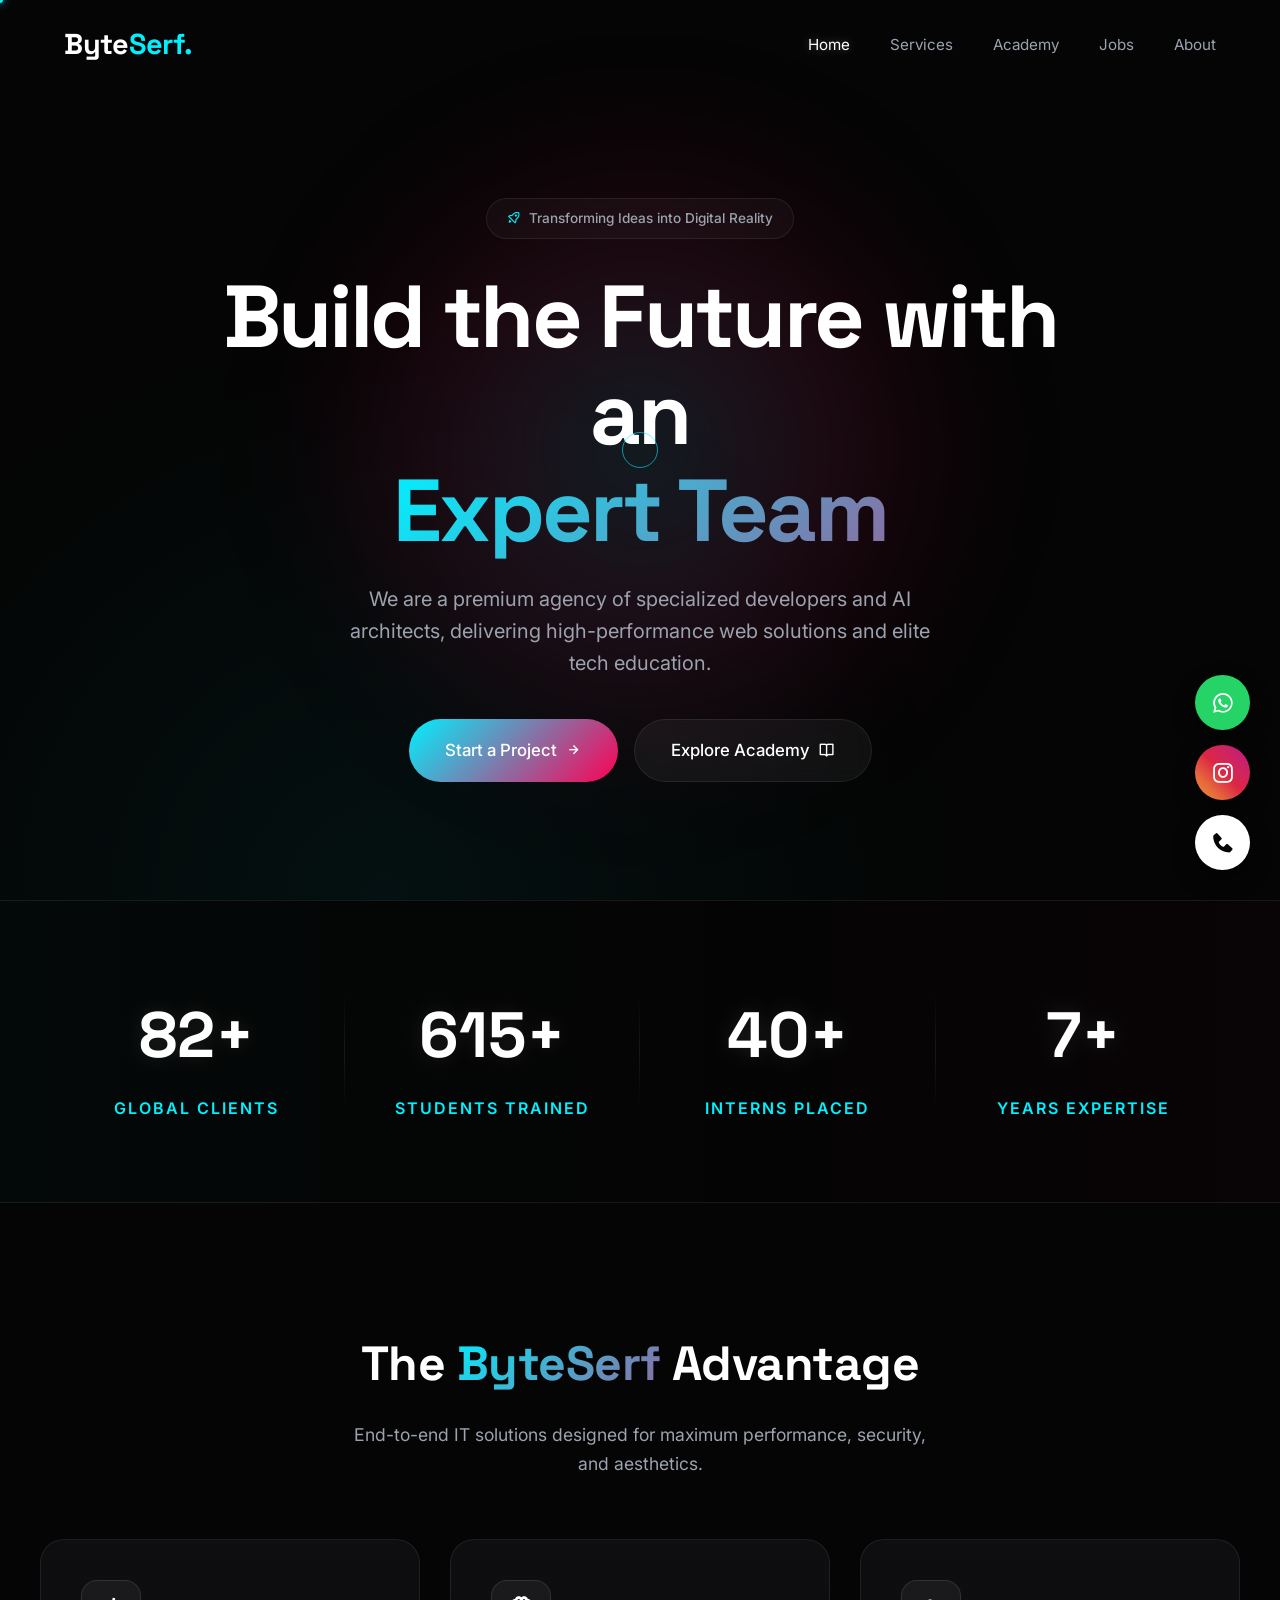
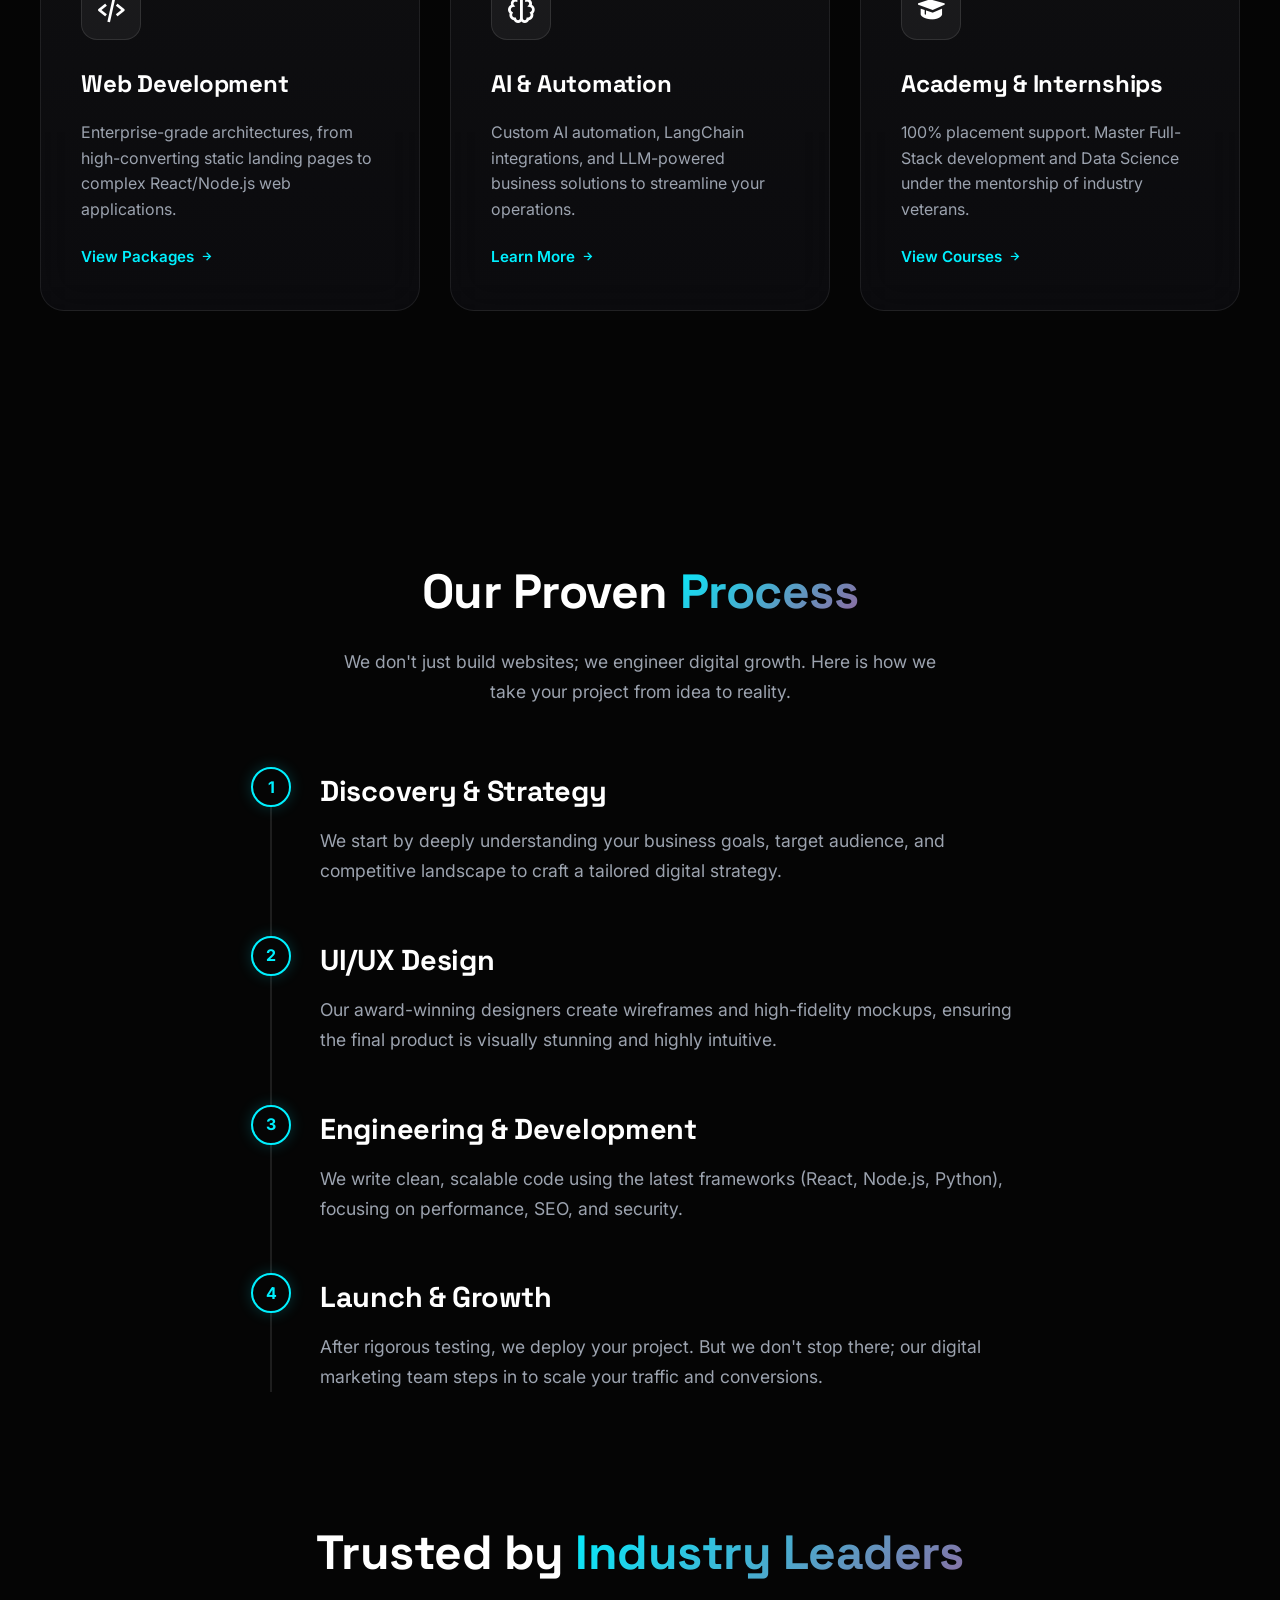
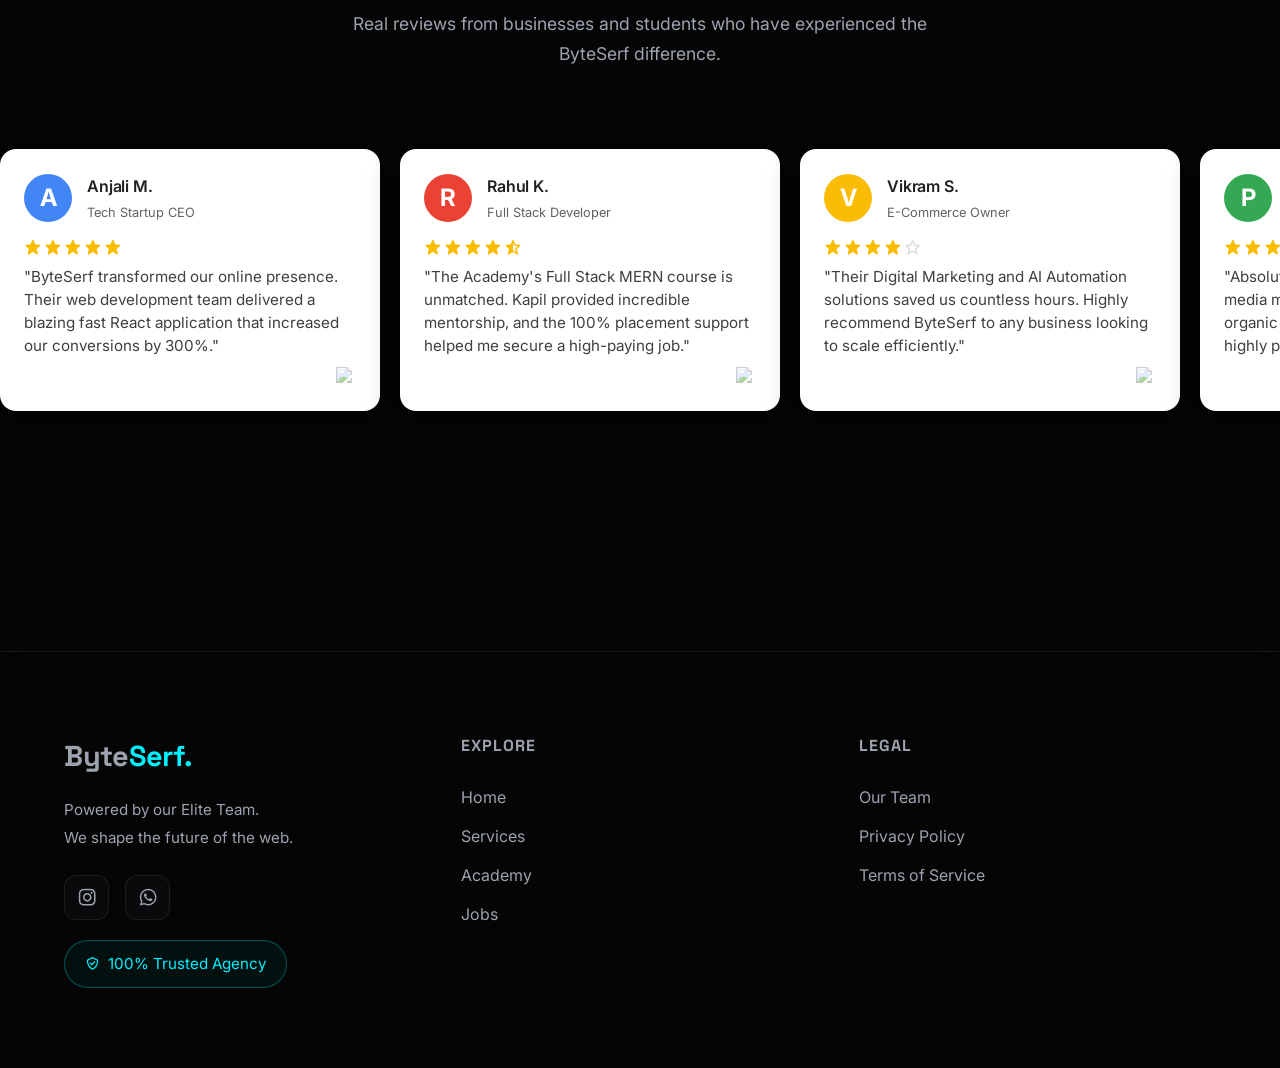
==== commit 55e16d1d: "updated username" ====
--- a/index.html
+++ b/index.html
@@ -11,9 +11,9 @@
     <link rel="preconnect" href="https://unpkg.com">
     <link rel="preconnect" href="https://images.unsplash.com">
     <title>ByteSerf | Premium Web & AI Solutions Agency</title>
-    <meta name="description" content="ByteSerf is a premium agency founded by Kapil Inania, specializing in high-performance web architectures, custom AI agents, and elite tech education.">
-    <meta name="keywords" content="Web Development Agency, AI Consulting, IT Academy, Full Stack Development, React Developer, SEO Agency, ByteSerf, Kapil Inania">
-    <meta name="author" content="Kapil Inania">
+    <meta name="description" content="ByteSerf is a premium agency powered by an elite team of developers, specializing in high-performance web architectures, custom AI agents, and elite tech education.">
+    <meta name="keywords" content="Web Development Agency, AI Consulting, IT Academy, Full Stack Development, React Developer, SEO Agency, ByteSerf, Development Team">
+    <meta name="author" content="ByteSerf Team">
     
     <!-- Open Graph & Social Media -->
     <meta property="og:title" content="ByteSerf | Premium Web & AI Solutions Agency">
@@ -43,9 +43,9 @@
           "url": "https://www.byteserf.com",
           "logo": "https://www.byteserf.com/logo.png",
           "description": "Premium agency specializing in high-performance web architectures, custom AI agents, and tech education.",
-          "founder": {
-            "@type": "Person",
-            "name": "Kapil Inania"
+          "member": {
+            "@type": "Organization",
+            "name": "ByteSerf Team"
           },
           "contactPoint": {
             "@type": "ContactPoint",
@@ -116,8 +116,8 @@
         <div class="hero-glow-orb"></div>
         <div class="container hero-content">
             <div class="hero-badge"><i class='bx bx-rocket'></i> Transforming Ideas into Digital Reality</div>
-            <h1 class="hero-title">Build the Future with <br><span class="gradient-text">ByteSerf</span></h1>
-            <p class="hero-subtitle">Founded by Kapil Inania. We are a premium agency specializing in high-performance web architectures, custom AI agents, and elite tech education.</p>
+            <h1 class="hero-title">Build the Future with an <br><span class="gradient-text">Expert Team</span></h1>
+            <p class="hero-subtitle">We are a premium agency of specialized developers and AI architects, delivering high-performance web solutions and elite tech education.</p>
             <div class="btn-group">
                 <a href="services.html" class="btn btn-glow">Start a Project <i class='bx bx-right-arrow-alt'></i></a>
                 <a href="courses.html" class="btn btn-outline">Explore Academy <i class='bx bx-book-open'></i></a>
@@ -466,7 +466,7 @@
         <div class="container footer-grid reveal">
             <div class="footer-col">
                 <a href="index.html" class="logo">Byte<span style="color:var(--accent-blue);">Serf.</span></a>
-                <p style="margin-top: 15px; color: var(--text-secondary); font-size: 0.95rem; line-height: 1.8;">Founded by Kapil Inania.<br>We shape the future of the web.</p>
+                <p style="margin-top: 15px; color: var(--text-secondary); font-size: 0.95rem; line-height: 1.8;">Powered by our Elite Team.<br>We shape the future of the web.</p>
                 <div class="social-icons">
                     <a href="https://instagram.com/kapil_inaniya" target="_blank" aria-label="Instagram"><i class='bx bxl-instagram'></i></a>
                     <a href="https://wa.me/919828522814" target="_blank" aria-label="WhatsApp"><i class='bx bxl-whatsapp'></i></a>
@@ -487,7 +487,7 @@
             <div class="footer-col">
                 <h3>Legal</h3>
                 <ul>
-                    <li><a href="about.html">About Kapil Inania</a></li>
+                    <li><a href="about.html">Our Team</a></li>
                     <li><a href="privacy-policy.html">Privacy Policy</a></li>
                     <li><a href="terms.html">Terms of Service</a></li>
                 </ul>
@@ -500,7 +500,7 @@
         <div class="modal-box">
             <button class="close-modal-btn" id="closeModalBtn"><i class='bx bx-x'></i></button>
             <h2 class="modal-title">Request a <span class="gradient-text">Call Back</span></h2>
-            <p class="modal-desc">Enter your details below and Kapil or a senior team member will reach out to you shortly.</p>
+            <p class="modal-desc">Enter your details below and a senior team member will reach out to you shortly.</p>
             
             <input type="text" id="modalName" class="modal-input" placeholder="Your Name" required>
             <input type="tel" id="modalPhone" class="modal-input" placeholder="Your Mobile Number" required>
